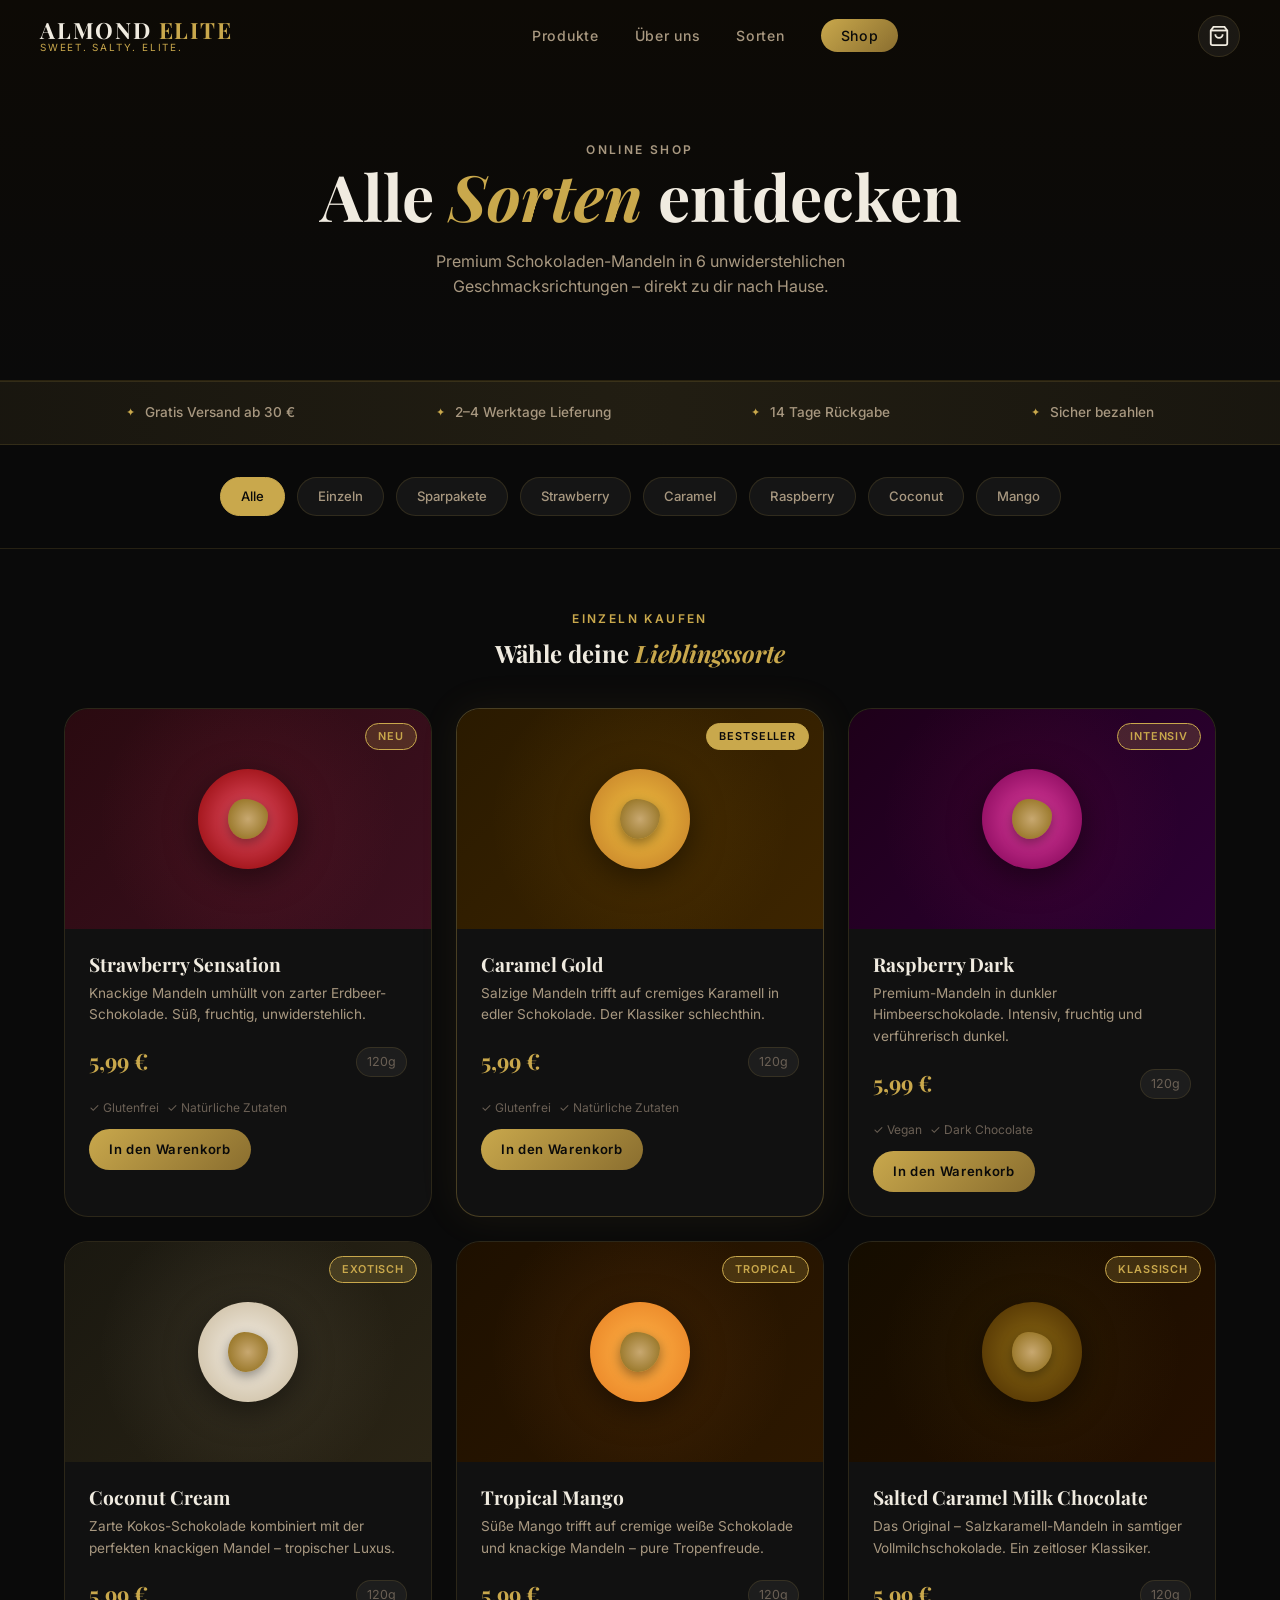
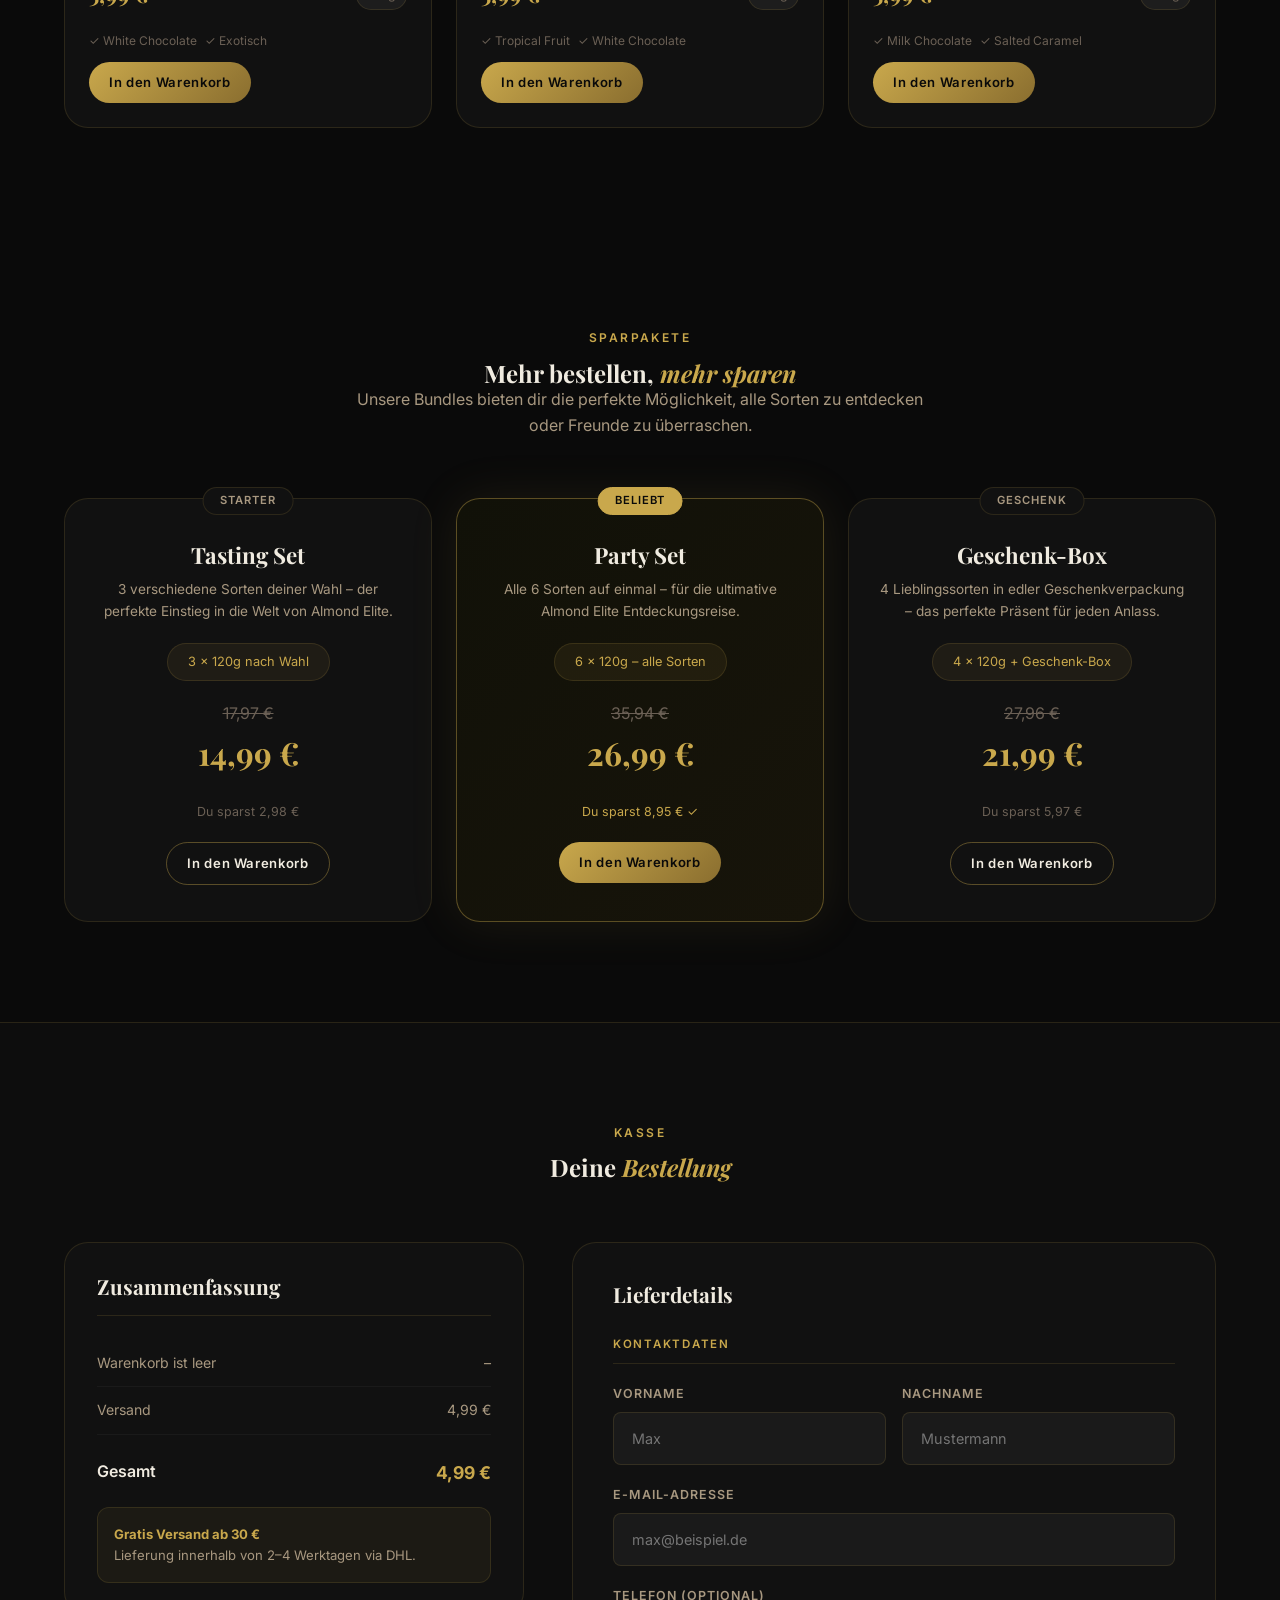
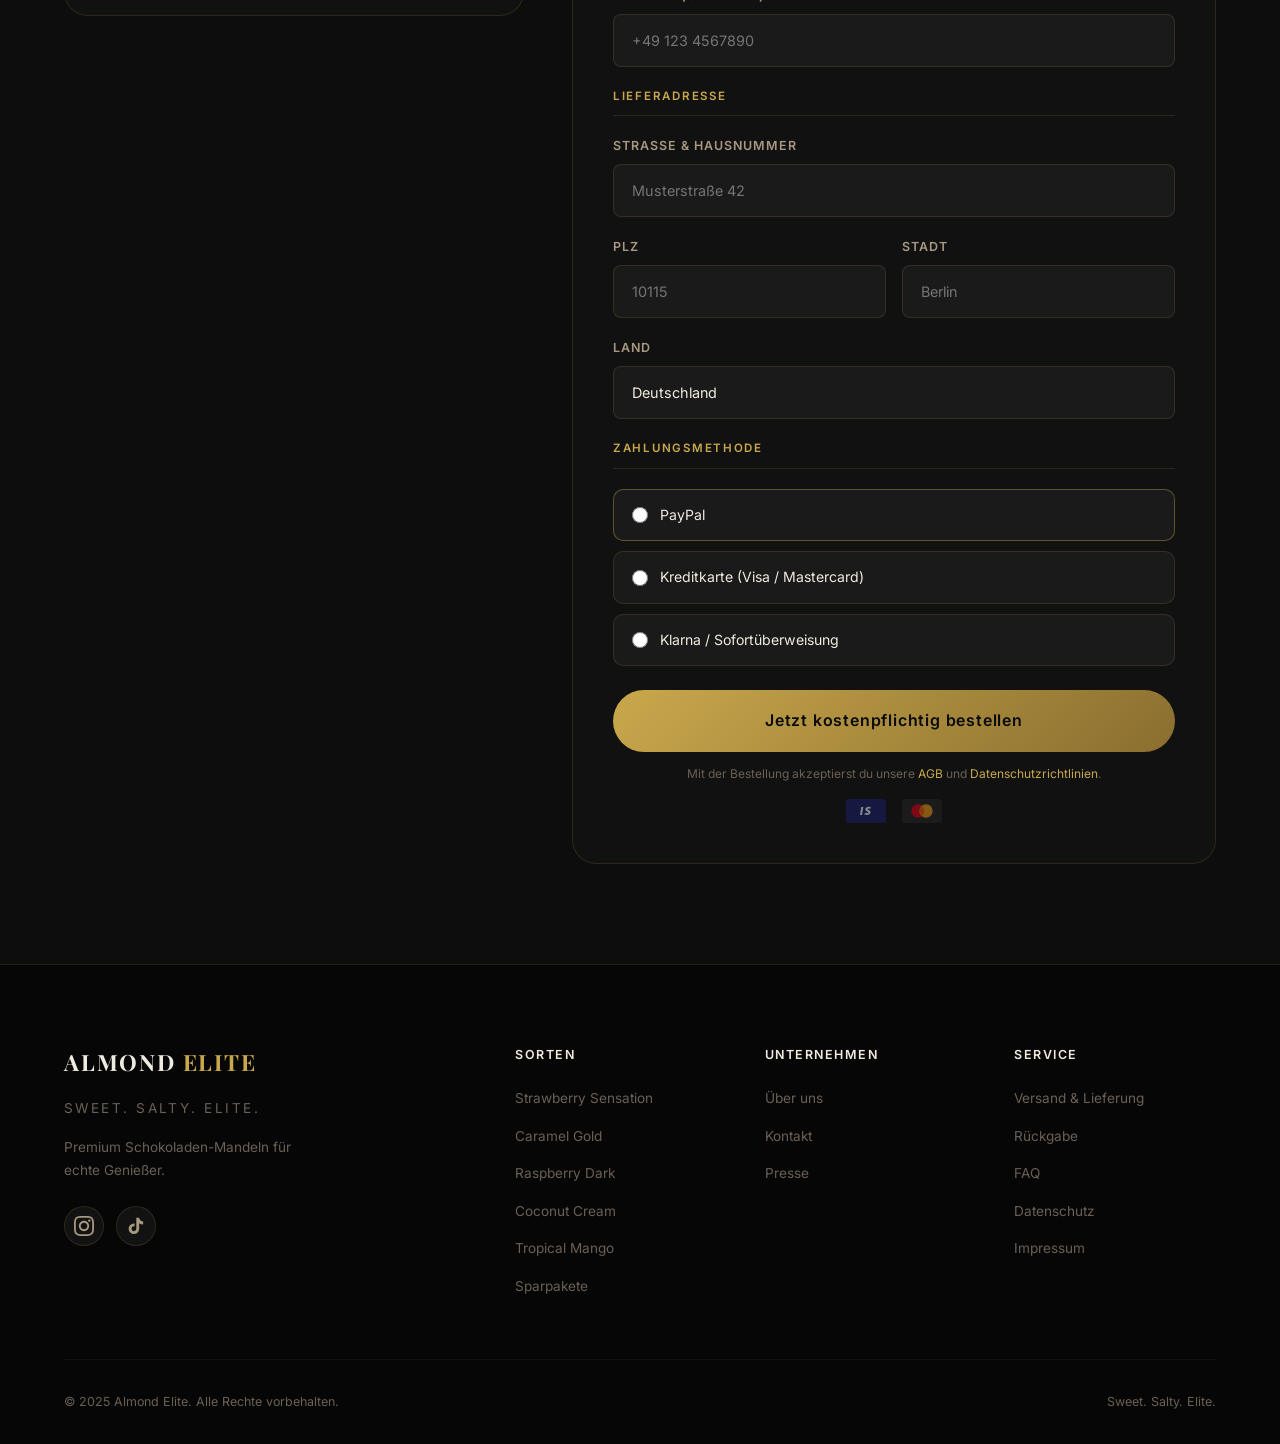
==== shop.html @ 47535975 "Add complete Almond Elite business website with online shop - index.html: Full landing page with her" ====
<!DOCTYPE html>
<html lang="de">
<head>
  <meta charset="UTF-8" />
  <meta name="viewport" content="width=device-width, initial-scale=1.0" />
  <title>Shop – Almond Elite</title>
  <link rel="stylesheet" href="css/style.css" />
  <link rel="preconnect" href="https://fonts.googleapis.com" />
  <link rel="preconnect" href="https://fonts.gstatic.com" crossorigin />
  <link href="https://fonts.googleapis.com/css2?family=Playfair+Display:ital,wght@0,400;0,700;0,900;1,400&family=Inter:wght@300;400;500;600&display=swap" rel="stylesheet" />
</head>
<body>

  <!-- ===== NAVIGATION ===== -->
  <nav class="navbar scrolled" id="navbar">
    <div class="nav-container">
      <a href="index.html" class="nav-logo">
        <span class="logo-text">ALMOND <span class="logo-accent">ELITE</span></span>
        <span class="logo-tagline">Sweet. Salty. Elite.</span>
      </a>
      <ul class="nav-links" id="navLinks">
        <li><a href="index.html#products">Produkte</a></li>
        <li><a href="index.html#about">Über uns</a></li>
        <li><a href="index.html#flavors">Sorten</a></li>
        <li><a href="shop.html" class="nav-shop-link">Shop</a></li>
      </ul>
      <div class="nav-actions">
        <button class="cart-btn" id="cartBtn">
          <svg width="22" height="22" viewBox="0 0 24 24" fill="none" stroke="currentColor" stroke-width="2"><path d="M6 2L3 6v14a2 2 0 002 2h14a2 2 0 002-2V6l-3-4z"/><line x1="3" y1="6" x2="21" y2="6"/><path d="M16 10a4 4 0 01-8 0"/></svg>
          <span class="cart-count" id="cartCount">0</span>
        </button>
        <button class="hamburger" id="hamburger" aria-label="Menu">
          <span></span><span></span><span></span>
        </button>
      </div>
    </div>
  </nav>

  <!-- ===== SHOP HERO ===== -->
  <section class="shop-hero">
    <div class="container">
      <p class="section-eyebrow">Online Shop</p>
      <h1>Alle <em>Sorten</em> entdecken</h1>
      <p>Premium Schokoladen-Mandeln in 6 unwiderstehlichen Geschmacksrichtungen – direkt zu dir nach Hause.</p>
    </div>
  </section>

  <!-- ===== USP STRIP ===== -->
  <div class="usp-strip">
    <div class="container">
      <div class="usp-grid">
        <div class="usp-item"><div class="usp-icon">✦</div><span>Gratis Versand ab 30 €</span></div>
        <div class="usp-item"><div class="usp-icon">✦</div><span>2–4 Werktage Lieferung</span></div>
        <div class="usp-item"><div class="usp-icon">✦</div><span>14 Tage Rückgabe</span></div>
        <div class="usp-item"><div class="usp-icon">✦</div><span>Sicher bezahlen</span></div>
      </div>
    </div>
  </div>

  <!-- ===== FILTER BAR ===== -->
  <div class="shop-filters">
    <div class="container">
      <div class="filter-buttons">
        <button class="filter-btn active" data-filter="all">Alle</button>
        <button class="filter-btn" data-filter="single">Einzeln</button>
        <button class="filter-btn" data-filter="bundle">Sparpakete</button>
        <button class="filter-btn" data-filter="strawberry">Strawberry</button>
        <button class="filter-btn" data-filter="caramel">Caramel</button>
        <button class="filter-btn" data-filter="raspberry">Raspberry</button>
        <button class="filter-btn" data-filter="coconut">Coconut</button>
        <button class="filter-btn" data-filter="mango">Mango</button>
      </div>
    </div>
  </div>

  <!-- ===== SINGLE PRODUCTS ===== -->
  <section class="shop-grid-section">
    <div class="container">

      <div class="section-header" style="margin-bottom: 40px;">
        <p class="section-eyebrow">Einzeln kaufen</p>
        <h2>Wähle deine <em>Lieblingssorte</em></h2>
      </div>

      <div class="products-grid" id="productsGrid">

        <article class="product-card" data-flavor="strawberry" data-category="single" id="strawberry">
          <div class="product-card-visual strawberry">
            <div class="card-bg-glow"></div>
            <div class="product-img-placeholder">
              <div class="almond-visual">
                <div class="av-outer" style="background: radial-gradient(circle, #e8536a, #8b0000)"></div>
                <div class="av-inner"></div>
              </div>
            </div>
            <span class="flavor-tag">NEU</span>
          </div>
          <div class="product-card-body">
            <h3>Strawberry Sensation</h3>
            <p>Knackige Mandeln umhüllt von zarter Erdbeer-Schokolade. Süß, fruchtig, unwiderstehlich.</p>
            <div class="product-meta">
              <span class="price">5,99 €</span>
              <span class="weight">120g</span>
            </div>
            <div style="display:flex;gap:8px;margin-bottom:12px;flex-wrap:wrap">
              <span style="font-size:0.75rem;color:var(--text-muted)">✓ Glutenfrei</span>
              <span style="font-size:0.75rem;color:var(--text-muted)">✓ Natürliche Zutaten</span>
            </div>
            <button class="btn btn-primary btn-sm add-to-cart"
              data-name="Strawberry Sensation"
              data-price="5.99"
              data-color="strawberry">In den Warenkorb</button>
          </div>
        </article>

        <article class="product-card featured-card" data-flavor="caramel" data-category="single" id="caramel">
          <div class="product-card-visual caramel">
            <div class="card-bg-glow"></div>
            <div class="product-img-placeholder">
              <div class="almond-visual">
                <div class="av-outer" style="background: radial-gradient(circle, #f0c040, #c27b27)"></div>
                <div class="av-inner"></div>
              </div>
            </div>
            <span class="flavor-tag bestseller-tag">Bestseller</span>
          </div>
          <div class="product-card-body">
            <h3>Caramel Gold</h3>
            <p>Salzige Mandeln trifft auf cremiges Karamell in edler Schokolade. Der Klassiker schlechthin.</p>
            <div class="product-meta">
              <span class="price">5,99 €</span>
              <span class="weight">120g</span>
            </div>
            <div style="display:flex;gap:8px;margin-bottom:12px;flex-wrap:wrap">
              <span style="font-size:0.75rem;color:var(--text-muted)">✓ Glutenfrei</span>
              <span style="font-size:0.75rem;color:var(--text-muted)">✓ Natürliche Zutaten</span>
            </div>
            <button class="btn btn-primary btn-sm add-to-cart"
              data-name="Caramel Gold"
              data-price="5.99"
              data-color="caramel">In den Warenkorb</button>
          </div>
        </article>

        <article class="product-card" data-flavor="raspberry" data-category="single" id="raspberry">
          <div class="product-card-visual raspberry">
            <div class="card-bg-glow"></div>
            <div class="product-img-placeholder">
              <div class="almond-visual">
                <div class="av-outer" style="background: radial-gradient(circle, #e040a0, #7b0052)"></div>
                <div class="av-inner"></div>
              </div>
            </div>
            <span class="flavor-tag">Intensiv</span>
          </div>
          <div class="product-card-body">
            <h3>Raspberry Dark</h3>
            <p>Premium-Mandeln in dunkler Himbeerschokolade. Intensiv, fruchtig und verführerisch dunkel.</p>
            <div class="product-meta">
              <span class="price">5,99 €</span>
              <span class="weight">120g</span>
            </div>
            <div style="display:flex;gap:8px;margin-bottom:12px;flex-wrap:wrap">
              <span style="font-size:0.75rem;color:var(--text-muted)">✓ Vegan</span>
              <span style="font-size:0.75rem;color:var(--text-muted)">✓ Dark Chocolate</span>
            </div>
            <button class="btn btn-primary btn-sm add-to-cart"
              data-name="Raspberry Dark"
              data-price="5.99"
              data-color="raspberry">In den Warenkorb</button>
          </div>
        </article>

        <article class="product-card" data-flavor="coconut" data-category="single" id="coconut">
          <div class="product-card-visual coconut">
            <div class="card-bg-glow"></div>
            <div class="product-img-placeholder">
              <div class="almond-visual">
                <div class="av-outer" style="background: radial-gradient(circle, #f5f0e8, #c8b89a)"></div>
                <div class="av-inner"></div>
              </div>
            </div>
            <span class="flavor-tag">Exotisch</span>
          </div>
          <div class="product-card-body">
            <h3>Coconut Cream</h3>
            <p>Zarte Kokos-Schokolade kombiniert mit der perfekten knackigen Mandel – tropischer Luxus.</p>
            <div class="product-meta">
              <span class="price">5,99 €</span>
              <span class="weight">120g</span>
            </div>
            <div style="display:flex;gap:8px;margin-bottom:12px;flex-wrap:wrap">
              <span style="font-size:0.75rem;color:var(--text-muted)">✓ White Chocolate</span>
              <span style="font-size:0.75rem;color:var(--text-muted)">✓ Exotisch</span>
            </div>
            <button class="btn btn-primary btn-sm add-to-cart"
              data-name="Coconut Cream"
              data-price="5.99"
              data-color="coconut">In den Warenkorb</button>
          </div>
        </article>

        <article class="product-card" data-flavor="mango" data-category="single" id="mango">
          <div class="product-card-visual mango">
            <div class="card-bg-glow"></div>
            <div class="product-img-placeholder">
              <div class="almond-visual">
                <div class="av-outer" style="background: radial-gradient(circle, #ffb347, #e67e22)"></div>
                <div class="av-inner"></div>
              </div>
            </div>
            <span class="flavor-tag">Tropical</span>
          </div>
          <div class="product-card-body">
            <h3>Tropical Mango</h3>
            <p>Süße Mango trifft auf cremige weiße Schokolade und knackige Mandeln – pure Tropenfreude.</p>
            <div class="product-meta">
              <span class="price">5,99 €</span>
              <span class="weight">120g</span>
            </div>
            <div style="display:flex;gap:8px;margin-bottom:12px;flex-wrap:wrap">
              <span style="font-size:0.75rem;color:var(--text-muted)">✓ Tropical Fruit</span>
              <span style="font-size:0.75rem;color:var(--text-muted)">✓ White Chocolate</span>
            </div>
            <button class="btn btn-primary btn-sm add-to-cart"
              data-name="Tropical Mango"
              data-price="5.99"
              data-color="mango">In den Warenkorb</button>
          </div>
        </article>

        <article class="product-card" data-flavor="saltedchoc" data-category="single">
          <div class="product-card-visual saltedchoc">
            <div class="card-bg-glow"></div>
            <div class="product-img-placeholder">
              <div class="almond-visual">
                <div class="av-outer" style="background: radial-gradient(circle, #8B6914, #4a2c00)"></div>
                <div class="av-inner"></div>
              </div>
            </div>
            <span class="flavor-tag">Klassisch</span>
          </div>
          <div class="product-card-body">
            <h3>Salted Caramel Milk Chocolate</h3>
            <p>Das Original – Salzkaramell-Mandeln in samtiger Vollmilchschokolade. Ein zeitloser Klassiker.</p>
            <div class="product-meta">
              <span class="price">5,99 €</span>
              <span class="weight">120g</span>
            </div>
            <div style="display:flex;gap:8px;margin-bottom:12px;flex-wrap:wrap">
              <span style="font-size:0.75rem;color:var(--text-muted)">✓ Milk Chocolate</span>
              <span style="font-size:0.75rem;color:var(--text-muted)">✓ Salted Caramel</span>
            </div>
            <button class="btn btn-primary btn-sm add-to-cart"
              data-name="Salted Caramel Milk Chocolate"
              data-price="5.99"
              data-color="saltedchoc">In den Warenkorb</button>
          </div>
        </article>

      </div>
    </div>
  </section>

  <!-- ===== BUNDLES ===== -->
  <section class="bundles-section" id="bundles">
    <div class="container">
      <div class="section-header">
        <p class="section-eyebrow">Sparpakete</p>
        <h2>Mehr bestellen, <em>mehr sparen</em></h2>
        <p class="section-desc">Unsere Bundles bieten dir die perfekte Möglichkeit, alle Sorten zu entdecken oder Freunde zu überraschen.</p>
      </div>

      <div class="bundles-grid">
        <div class="bundle-card" data-category="bundle">
          <div class="bundle-badge">Starter</div>
          <h3>Tasting Set</h3>
          <p>3 verschiedene Sorten deiner Wahl – der perfekte Einstieg in die Welt von Almond Elite.</p>
          <div class="bundle-items">3 × 120g nach Wahl</div>
          <div class="bundle-price">
            <span class="old-price">17,97 €</span>
            <span class="new-price">14,99 €</span>
          </div>
          <div style="font-size:0.78rem;color:var(--text-muted);margin-bottom:20px;">Du sparst 2,98 €</div>
          <button class="btn btn-outline btn-sm add-to-cart"
            data-name="Tasting Set (3er)"
            data-price="14.99"
            data-color="caramel">In den Warenkorb</button>
        </div>

        <div class="bundle-card featured-bundle" data-category="bundle">
          <div class="bundle-badge popular-badge">Beliebt</div>
          <h3>Party Set</h3>
          <p>Alle 6 Sorten auf einmal – für die ultimative Almond Elite Entdeckungsreise.</p>
          <div class="bundle-items">6 × 120g – alle Sorten</div>
          <div class="bundle-price">
            <span class="old-price">35,94 €</span>
            <span class="new-price">26,99 €</span>
          </div>
          <div style="font-size:0.78rem;color:var(--gold);margin-bottom:20px;">Du sparst 8,95 € ✓</div>
          <button class="btn btn-primary btn-sm add-to-cart"
            data-name="Party Set (6er – alle Sorten)"
            data-price="26.99"
            data-color="caramel">In den Warenkorb</button>
        </div>

        <div class="bundle-card" data-category="bundle">
          <div class="bundle-badge">Geschenk</div>
          <h3>Geschenk-Box</h3>
          <p>4 Lieblingssorten in edler Geschenkverpackung – das perfekte Präsent für jeden Anlass.</p>
          <div class="bundle-items">4 × 120g + Geschenk-Box</div>
          <div class="bundle-price">
            <span class="old-price">27,96 €</span>
            <span class="new-price">21,99 €</span>
          </div>
          <div style="font-size:0.78rem;color:var(--text-muted);margin-bottom:20px;">Du sparst 5,97 €</div>
          <button class="btn btn-outline btn-sm add-to-cart"
            data-name="Geschenk-Box (4er)"
            data-price="21.99"
            data-color="caramel">In den Warenkorb</button>
        </div>
      </div>
    </div>
  </section>

  <!-- ===== CHECKOUT SECTION ===== -->
  <section class="checkout-section" id="checkout">
    <div class="container">
      <div class="section-header">
        <p class="section-eyebrow">Kasse</p>
        <h2>Deine <em>Bestellung</em></h2>
      </div>

      <div class="checkout-grid">
        <!-- Order Summary -->
        <div class="checkout-summary">
          <h3>Zusammenfassung</h3>
          <div id="checkoutSummaryItems">
            <div class="summary-item">
              <span>Noch keine Produkte im Warenkorb</span>
              <span>–</span>
            </div>
          </div>
          <div id="checkoutTotal">
            <div class="summary-item">
              <span>Versand</span>
              <span>4,99 €</span>
            </div>
            <div class="summary-total">
              <span>Gesamt</span>
              <strong>4,99 €</strong>
            </div>
          </div>
          <div style="margin-top:20px;padding:16px;background:rgba(201,168,76,0.06);border:1px solid rgba(201,168,76,0.15);border-radius:12px;font-size:0.82rem;color:var(--text-secondary);">
            <strong style="color:var(--gold);">Gratis Versand ab 30 €</strong><br>
            Lieferung innerhalb von 2–4 Werktagen via DHL.
          </div>
        </div>

        <!-- Checkout Form -->
        <div class="checkout-form-wrap">
          <h3>Lieferdetails</h3>
          <form id="checkoutForm">
            <p class="form-section-title">Kontaktdaten</p>
            <div class="form-row">
              <div class="form-group">
                <label>Vorname</label>
                <input type="text" placeholder="Max" required />
              </div>
              <div class="form-group">
                <label>Nachname</label>
                <input type="text" placeholder="Mustermann" required />
              </div>
            </div>
            <div class="form-group">
              <label>E-Mail-Adresse</label>
              <input type="email" placeholder="max@beispiel.de" required />
            </div>
            <div class="form-group">
              <label>Telefon (optional)</label>
              <input type="tel" placeholder="+49 123 4567890" />
            </div>

            <p class="form-section-title">Lieferadresse</p>
            <div class="form-group">
              <label>Straße & Hausnummer</label>
              <input type="text" placeholder="Musterstraße 42" required />
            </div>
            <div class="form-row">
              <div class="form-group">
                <label>PLZ</label>
                <input type="text" placeholder="10115" required />
              </div>
              <div class="form-group">
                <label>Stadt</label>
                <input type="text" placeholder="Berlin" required />
              </div>
            </div>
            <div class="form-group">
              <label>Land</label>
              <select required>
                <option value="de">Deutschland</option>
                <option value="at">Österreich</option>
                <option value="ch">Schweiz</option>
                <option value="nl">Niederlande</option>
                <option value="be">Belgien</option>
              </select>
            </div>

            <p class="form-section-title">Zahlungsmethode</p>
            <div style="display:flex;flex-direction:column;gap:10px;margin-bottom:24px;">
              <label style="display:flex;align-items:center;gap:12px;padding:14px 18px;background:rgba(255,255,255,0.04);border:1px solid var(--border-hover);border-radius:10px;cursor:pointer;font-size:0.88rem;color:var(--text-primary);">
                <input type="radio" name="payment" value="paypal" required style="accent-color:var(--gold);width:16px;height:16px;" />
                PayPal
              </label>
              <label style="display:flex;align-items:center;gap:12px;padding:14px 18px;background:rgba(255,255,255,0.04);border:1px solid var(--border);border-radius:10px;cursor:pointer;font-size:0.88rem;color:var(--text-primary);">
                <input type="radio" name="payment" value="card" style="accent-color:var(--gold);width:16px;height:16px;" />
                Kreditkarte (Visa / Mastercard)
              </label>
              <label style="display:flex;align-items:center;gap:12px;padding:14px 18px;background:rgba(255,255,255,0.04);border:1px solid var(--border);border-radius:10px;cursor:pointer;font-size:0.88rem;color:var(--text-primary);">
                <input type="radio" name="payment" value="bank" style="accent-color:var(--gold);width:16px;height:16px;" />
                Klarna / Sofortüberweisung
              </label>
            </div>

            <button type="submit" class="btn btn-primary btn-full btn-lg">
              Jetzt kostenpflichtig bestellen
            </button>
            <p style="font-size:0.75rem;color:var(--text-muted);text-align:center;margin-top:12px;">
              Mit der Bestellung akzeptierst du unsere <a href="#" style="color:var(--gold);">AGB</a> und <a href="#" style="color:var(--gold);">Datenschutzrichtlinien</a>.
            </p>
            <div style="display:flex;justify-content:center;gap:16px;margin-top:16px;opacity:0.5;">
              <svg width="40" height="24" viewBox="0 0 60 36" fill="none"><rect width="60" height="36" rx="4" fill="#1A1F71"/><path d="M24 24h-3l1.8-12H26L24 24zm13.2-11.7c-.6-.2-1.6-.5-2.8-.5-3.1 0-5.3 1.6-5.3 3.9 0 1.7 1.5 2.6 2.7 3.2 1.2.6 1.6.9 1.6 1.4 0 .8-.9 1.1-1.8 1.1-1.2 0-1.9-.2-2.9-.6l-.4-.2-.4 2.7c.7.3 2 .6 3.3.6 3.3 0 5.5-1.6 5.5-4.1 0-1.4-.8-2.4-2.6-3.2-1.1-.5-1.7-.9-1.7-1.4 0-.5.6-.9 1.7-.9 1 0 1.7.2 2.3.4l.3.1.4-2.5z" fill="white"/></svg>
              <svg width="40" height="24" viewBox="0 0 60 36" fill="none"><rect width="60" height="36" rx="4" fill="#252525"/><circle cx="24" cy="18" r="10" fill="#EB001B"/><circle cx="36" cy="18" r="10" fill="#F79E1B"/><path d="M30 10.6a10 10 0 010 14.8 10 10 0 010-14.8z" fill="#FF5F00"/></svg>
            </div>
          </form>
        </div>
      </div>
    </div>
  </section>

  <!-- ===== FOOTER ===== -->
  <footer class="footer">
    <div class="container">
      <div class="footer-grid">
        <div class="footer-brand">
          <span class="logo-text">ALMOND <span class="logo-accent">ELITE</span></span>
          <p class="footer-tagline">Sweet. Salty. Elite.</p>
          <p>Premium Schokoladen-Mandeln für echte Genießer.</p>
          <div class="social-links">
            <a href="#" class="social-link" aria-label="Instagram">
              <svg width="20" height="20" viewBox="0 0 24 24" fill="currentColor"><path d="M12 2.163c3.204 0 3.584.012 4.85.07 3.252.148 4.771 1.691 4.919 4.919.058 1.265.069 1.645.069 4.849 0 3.205-.012 3.584-.069 4.849-.149 3.225-1.664 4.771-4.919 4.919-1.266.058-1.644.07-4.85.07-3.204 0-3.584-.012-4.849-.07-3.26-.149-4.771-1.699-4.919-4.92-.058-1.265-.07-1.644-.07-4.849 0-3.204.013-3.583.07-4.849.149-3.227 1.664-4.771 4.919-4.919 1.266-.057 1.645-.069 4.849-.069zm0-2.163c-3.259 0-3.667.014-4.947.072-4.358.2-6.78 2.618-6.98 6.98-.059 1.281-.073 1.689-.073 4.948 0 3.259.014 3.668.072 4.948.2 4.358 2.618 6.78 6.98 6.98 1.281.058 1.689.072 4.948.072 3.259 0 3.668-.014 4.948-.072 4.354-.2 6.782-2.618 6.979-6.98.059-1.28.073-1.689.073-4.948 0-3.259-.014-3.667-.072-4.947-.196-4.354-2.617-6.78-6.979-6.98-1.281-.059-1.69-.073-4.949-.073zm0 5.838c-3.403 0-6.162 2.759-6.162 6.162s2.759 6.163 6.162 6.163 6.162-2.759 6.162-6.163c0-3.403-2.759-6.162-6.162-6.162zm0 10.162c-2.209 0-4-1.79-4-4 0-2.209 1.791-4 4-4s4 1.791 4 4c0 2.21-1.791 4-4 4zm6.406-11.845c-.796 0-1.441.645-1.441 1.44s.645 1.44 1.441 1.44c.795 0 1.439-.645 1.439-1.44s-.644-1.44-1.439-1.44z"/></svg>
            </a>
            <a href="#" class="social-link" aria-label="TikTok">
              <svg width="20" height="20" viewBox="0 0 24 24" fill="currentColor"><path d="M19.59 6.69a4.83 4.83 0 01-3.77-4.25V2h-3.45v13.67a2.89 2.89 0 01-2.88 2.5 2.89 2.89 0 01-2.89-2.89 2.89 2.89 0 012.89-2.89c.28 0 .54.04.79.1V9.01a6.33 6.33 0 00-.79-.05 6.34 6.34 0 00-6.34 6.34 6.34 6.34 0 006.34 6.34 6.34 6.34 0 006.33-6.34V8.69a8.18 8.18 0 004.78 1.52V6.7a4.85 4.85 0 01-1.01-.01z"/></svg>
            </a>
          </div>
        </div>
        <div class="footer-col">
          <h4>Sorten</h4>
          <ul>
            <li><a href="#strawberry">Strawberry Sensation</a></li>
            <li><a href="#caramel">Caramel Gold</a></li>
            <li><a href="#raspberry">Raspberry Dark</a></li>
            <li><a href="#coconut">Coconut Cream</a></li>
            <li><a href="#mango">Tropical Mango</a></li>
            <li><a href="#bundles">Sparpakete</a></li>
          </ul>
        </div>
        <div class="footer-col">
          <h4>Unternehmen</h4>
          <ul>
            <li><a href="index.html#about">Über uns</a></li>
            <li><a href="#">Kontakt</a></li>
            <li><a href="#">Presse</a></li>
          </ul>
        </div>
        <div class="footer-col">
          <h4>Service</h4>
          <ul>
            <li><a href="#">Versand & Lieferung</a></li>
            <li><a href="#">Rückgabe</a></li>
            <li><a href="#">FAQ</a></li>
            <li><a href="#">Datenschutz</a></li>
            <li><a href="#">Impressum</a></li>
          </ul>
        </div>
      </div>
      <div class="footer-bottom">
        <p>&copy; 2025 Almond Elite. Alle Rechte vorbehalten.</p>
        <p>Sweet. Salty. Elite.</p>
      </div>
    </div>
  </footer>

  <!-- ===== CART SIDEBAR ===== -->
  <div class="cart-overlay" id="cartOverlay"></div>
  <aside class="cart-sidebar" id="cartSidebar">
    <div class="cart-header">
      <h3>Warenkorb</h3>
      <button class="cart-close" id="cartClose">✕</button>
    </div>
    <div class="cart-items" id="cartItems">
      <div class="cart-empty">
        <p>Dein Warenkorb ist leer.</p>
        <button class="btn btn-outline btn-sm" onclick="document.getElementById('cartClose').click()">Weiter einkaufen</button>
      </div>
    </div>
    <div class="cart-footer" id="cartFooter" style="display:none">
      <div class="cart-total">
        <span>Gesamt</span>
        <strong id="cartTotal">0,00 €</strong>
      </div>
      <a href="#checkout" class="btn btn-primary btn-full" id="toCheckoutBtn">Zur Kasse</a>
      <p class="cart-note">Gratis Versand ab 30 € ✓</p>
    </div>
  </aside>

  <!-- TOAST -->
  <div class="toast" id="toast"></div>

  <script src="js/main.js"></script>
  <script>
    // Close cart and scroll to checkout on click
    document.getElementById('toCheckoutBtn') && document.getElementById('toCheckoutBtn').addEventListener('click', () => {
      document.getElementById('cartSidebar').classList.remove('open');
      document.getElementById('cartOverlay').classList.remove('active');
      document.body.style.overflow = '';
    });
  </script>
</body>
</html>
---- css/style.css ----
/* ==========================================
   ALMOND ELITE – Main Stylesheet
   Dark Luxury Theme
   ========================================== */

/* ---- RESET & BASE ---- */
*, *::before, *::after { box-sizing: border-box; margin: 0; padding: 0; }

:root {
  --bg-dark:       #0a0a0a;
  --bg-card:       #111111;
  --bg-card-hover: #181818;
  --bg-section:    #0d0d0d;
  --bg-strip:      #0f0f0f;

  --gold:          #c9a84c;
  --gold-light:    #e8c96a;
  --gold-dark:     #8a6e2f;

  --strawberry:    #d63553;
  --strawberry-bg: #2a0a10;
  --caramel:       #d4900a;
  --caramel-bg:    #2a1a00;
  --raspberry:     #c2185b;
  --raspberry-bg:  #1e0019;
  --coconut:       #c8b89a;
  --coconut-bg:    #1a1810;
  --mango:         #e67e22;
  --mango-bg:      #1e1000;
  --saltedchoc:    #7b4b1a;
  --saltedchoc-bg: #150d00;

  --text-primary:  #f0ebe0;
  --text-secondary:#a89880;
  --text-muted:    #6b6055;

  --border:        rgba(201, 168, 76, 0.15);
  --border-hover:  rgba(201, 168, 76, 0.4);

  --radius-sm:     8px;
  --radius-md:     16px;
  --radius-lg:     24px;
  --radius-xl:     40px;

  --shadow-gold:   0 0 30px rgba(201, 168, 76, 0.2);
  --shadow-card:   0 8px 32px rgba(0,0,0,0.5);

  --transition:    0.3s cubic-bezier(0.4, 0, 0.2, 1);

  --font-display:  'Playfair Display', Georgia, serif;
  --font-body:     'Inter', -apple-system, sans-serif;
}

html { scroll-behavior: smooth; }

body {
  background: var(--bg-dark);
  color: var(--text-primary);
  font-family: var(--font-body);
  font-size: 16px;
  line-height: 1.6;
  overflow-x: hidden;
}

a { color: inherit; text-decoration: none; }
ul { list-style: none; }
img { max-width: 100%; display: block; }
button { cursor: pointer; border: none; background: none; font: inherit; }

.container {
  max-width: 1200px;
  margin: 0 auto;
  padding: 0 24px;
}

/* ---- TYPOGRAPHY ---- */
h1, h2, h3 { font-family: var(--font-display); line-height: 1.15; }
em { font-style: italic; color: var(--gold); }

.section-eyebrow {
  font-size: 0.75rem;
  font-weight: 600;
  letter-spacing: 0.2em;
  text-transform: uppercase;
  color: var(--gold);
  margin-bottom: 12px;
}
.section-title {
  font-size: clamp(2rem, 4vw, 3rem);
  color: var(--text-primary);
  margin-bottom: 16px;
}
.section-desc {
  color: var(--text-secondary);
  max-width: 580px;
  margin: 0 auto;
}
.section-header {
  text-align: center;
  margin-bottom: 60px;
}

/* ---- BUTTONS ---- */
.btn {
  display: inline-flex;
  align-items: center;
  justify-content: center;
  gap: 8px;
  padding: 14px 32px;
  border-radius: 50px;
  font-weight: 600;
  font-size: 0.9rem;
  letter-spacing: 0.05em;
  transition: var(--transition);
  white-space: nowrap;
}
.btn-primary {
  background: linear-gradient(135deg, var(--gold), var(--gold-dark));
  color: #0a0a0a;
}
.btn-primary:hover {
  background: linear-gradient(135deg, var(--gold-light), var(--gold));
  transform: translateY(-2px);
  box-shadow: 0 8px 24px rgba(201, 168, 76, 0.35);
}
.btn-outline {
  background: transparent;
  color: var(--text-primary);
  border: 1.5px solid var(--border-hover);
}
.btn-outline:hover {
  border-color: var(--gold);
  color: var(--gold);
  transform: translateY(-2px);
}
.btn-sm { padding: 10px 20px; font-size: 0.82rem; }
.btn-lg { padding: 18px 48px; font-size: 1rem; }
.btn-full { width: 100%; }

/* ==========================================
   NAVIGATION
   ========================================== */
.navbar {
  position: fixed;
  top: 0; left: 0; right: 0;
  z-index: 1000;
  padding: 0 24px;
  transition: var(--transition);
}
.navbar.scrolled {
  background: rgba(10,10,10,0.92);
  backdrop-filter: blur(20px);
  border-bottom: 1px solid var(--border);
  box-shadow: 0 4px 32px rgba(0,0,0,0.4);
}
.nav-container {
  max-width: 1200px;
  margin: 0 auto;
  display: flex;
  align-items: center;
  justify-content: space-between;
  height: 72px;
}
.nav-logo {
  display: flex;
  flex-direction: column;
  line-height: 1;
}
.logo-text {
  font-family: var(--font-display);
  font-size: 1.4rem;
  font-weight: 700;
  letter-spacing: 0.08em;
  color: var(--text-primary);
}
.logo-accent { color: var(--gold); }
.logo-tagline {
  font-size: 0.62rem;
  letter-spacing: 0.18em;
  color: var(--gold);
  text-transform: uppercase;
  margin-top: 2px;
}
.nav-links {
  display: flex;
  gap: 36px;
  align-items: center;
}
.nav-links a {
  font-size: 0.88rem;
  font-weight: 500;
  letter-spacing: 0.05em;
  color: var(--text-secondary);
  transition: var(--transition);
  position: relative;
}
.nav-links a::after {
  content: '';
  position: absolute;
  bottom: -4px; left: 0; right: 0;
  height: 1px;
  background: var(--gold);
  transform: scaleX(0);
  transition: var(--transition);
}
.nav-links a:hover { color: var(--text-primary); }
.nav-links a:hover::after { transform: scaleX(1); }
.nav-shop-link {
  background: linear-gradient(135deg, var(--gold), var(--gold-dark)) !important;
  color: #0a0a0a !important;
  padding: 8px 20px;
  border-radius: 50px;
}
.nav-shop-link::after { display: none !important; }
.nav-shop-link:hover { opacity: 0.9; }

.nav-actions { display: flex; align-items: center; gap: 16px; }
.cart-btn {
  position: relative;
  display: flex;
  align-items: center;
  justify-content: center;
  width: 42px; height: 42px;
  border-radius: 50%;
  background: rgba(255,255,255,0.06);
  border: 1px solid var(--border);
  color: var(--text-primary);
  transition: var(--transition);
}
.cart-btn:hover { border-color: var(--gold); color: var(--gold); }
.cart-count {
  position: absolute;
  top: -4px; right: -4px;
  background: var(--gold);
  color: #0a0a0a;
  font-size: 0.65rem;
  font-weight: 700;
  min-width: 18px; height: 18px;
  border-radius: 50%;
  display: flex; align-items: center; justify-content: center;
  opacity: 0;
  transition: var(--transition);
}
.cart-count.visible { opacity: 1; }

.hamburger {
  display: none;
  flex-direction: column;
  gap: 5px;
  padding: 4px;
}
.hamburger span {
  display: block;
  width: 22px; height: 2px;
  background: var(--text-primary);
  border-radius: 2px;
  transition: var(--transition);
}

/* ==========================================
   HERO
   ========================================== */
.hero {
  position: relative;
  min-height: 100vh;
  display: flex;
  align-items: center;
  overflow: hidden;
  padding: 100px 48px 80px;
  gap: 60px;
}
.hero-bg-overlay {
  position: absolute;
  inset: 0;
  background:
    radial-gradient(ellipse 60% 70% at 70% 50%, rgba(201,168,76,0.05) 0%, transparent 60%),
    radial-gradient(ellipse 40% 40% at 20% 80%, rgba(214,53,83,0.06) 0%, transparent 50%),
    radial-gradient(ellipse 50% 50% at 80% 20%, rgba(212,144,10,0.05) 0%, transparent 50%),
    linear-gradient(180deg, #0a0a0a 0%, #0d0a08 100%);
  z-index: 0;
}
.hero-particles {
  position: absolute;
  inset: 0;
  z-index: 0;
  pointer-events: none;
}
.particle {
  position: absolute;
  border-radius: 50%;
  animation: float linear infinite;
  opacity: 0.4;
}
@keyframes float {
  0% { transform: translateY(100vh) rotate(0deg); opacity: 0; }
  10% { opacity: 0.4; }
  90% { opacity: 0.4; }
  100% { transform: translateY(-100px) rotate(360deg); opacity: 0; }
}

.hero-content {
  position: relative;
  z-index: 1;
  flex: 1;
  max-width: 580px;
}
.hero-eyebrow {
  font-size: 0.72rem;
  font-weight: 600;
  letter-spacing: 0.3em;
  text-transform: uppercase;
  color: var(--gold);
  margin-bottom: 20px;
}
.hero-title {
  font-size: clamp(3rem, 6vw, 5.5rem);
  font-weight: 900;
  line-height: 1.05;
  margin-bottom: 24px;
  color: var(--text-primary);
}
.hero-title em {
  font-style: italic;
  color: var(--gold);
  display: block;
}
.hero-subtitle {
  font-size: 1.1rem;
  color: var(--text-secondary);
  margin-bottom: 40px;
  max-width: 480px;
  line-height: 1.7;
}
.hero-actions {
  display: flex;
  gap: 16px;
  flex-wrap: wrap;
  margin-bottom: 48px;
}
.hero-badges {
  display: flex;
  gap: 24px;
  flex-wrap: wrap;
}
.badge {
  display: flex;
  flex-direction: column;
  align-items: center;
  gap: 2px;
  padding: 12px 16px;
  background: rgba(255,255,255,0.04);
  border: 1px solid var(--border);
  border-radius: var(--radius-md);
  font-size: 0.78rem;
  color: var(--text-secondary);
}
.badge span {
  font-family: var(--font-display);
  font-size: 1.4rem;
  font-weight: 700;
  color: var(--gold);
  line-height: 1;
}

.hero-visual {
  position: relative;
  z-index: 1;
  flex: 1;
  display: flex;
  justify-content: center;
  align-items: center;
}
.hero-products-showcase {
  display: grid;
  grid-template-columns: 1fr 1fr;
  gap: 16px;
  max-width: 460px;
}
.showcase-product {
  position: relative;
  display: flex;
  flex-direction: column;
  align-items: center;
  animation: float-product 6s ease-in-out infinite;
}
.showcase-product.featured { transform: scale(1.08); }
.showcase-1 { animation-delay: 0s; }
.showcase-2 { animation-delay: 1.5s; }
.showcase-3 { animation-delay: 3s; }
.showcase-4 { animation-delay: 4.5s; }
@keyframes float-product {
  0%, 100% { transform: translateY(0px); }
  50% { transform: translateY(-12px); }
}
.showcase-product.featured {
  animation-name: float-product-featured;
}
@keyframes float-product-featured {
  0%, 100% { transform: scale(1.08) translateY(0px); }
  50% { transform: scale(1.08) translateY(-12px); }
}

.product-glow {
  position: absolute;
  width: 100%; height: 100%;
  border-radius: 50%;
  filter: blur(40px);
  opacity: 0.3;
  z-index: -1;
}
.strawberry-glow { background: var(--strawberry); }
.caramel-glow    { background: var(--caramel); }
.raspberry-glow  { background: var(--raspberry); }
.coconut-glow    { background: var(--coconut); }

.product-bag {
  width: 120px; height: 160px;
  border-radius: 16px 16px 24px 24px;
  display: flex;
  flex-direction: column;
  align-items: center;
  justify-content: flex-end;
  padding: 12px;
  position: relative;
  overflow: hidden;
  box-shadow: 0 16px 40px rgba(0,0,0,0.6);
}
.strawberry-bag {
  background: linear-gradient(160deg, #1a0a10 0%, #2d0f18 40%, #8b0000 100%);
  border: 1px solid rgba(214,53,83,0.3);
}
.caramel-bag {
  background: linear-gradient(160deg, #1a1000 0%, #2d1e00 40%, #8a5a00 100%);
  border: 1px solid rgba(212,144,10,0.3);
}
.raspberry-bag {
  background: linear-gradient(160deg, #1a0018 0%, #2d0030 40%, #7b0050 100%);
  border: 1px solid rgba(194,24,91,0.3);
}
.coconut-bag {
  background: linear-gradient(160deg, #f5f0e8 0%, #e8dcc8 40%, #c8b89a 100%);
  border: 1px solid rgba(200,184,154,0.5);
}
.bag-label {
  font-size: 0.62rem;
  font-weight: 600;
  text-align: center;
  color: var(--gold);
  letter-spacing: 0.05em;
  line-height: 1.3;
  text-transform: uppercase;
}
.coconut-bag .bag-label { color: #4a3a20; }

.hero-scroll {
  position: absolute;
  bottom: 32px; left: 50%;
  transform: translateX(-50%);
  z-index: 1;
  display: flex;
  flex-direction: column;
  align-items: center;
  gap: 8px;
  font-size: 0.7rem;
  letter-spacing: 0.15em;
  text-transform: uppercase;
  color: var(--text-muted);
}
.scroll-line {
  width: 1px; height: 40px;
  background: linear-gradient(to bottom, var(--gold), transparent);
  animation: scroll-anim 2s ease-in-out infinite;
}
@keyframes scroll-anim {
  0%, 100% { transform: scaleY(1); opacity: 0.8; }
  50% { transform: scaleY(0.5); opacity: 0.3; }
}

/* ==========================================
   USP STRIP
   ========================================== */
.usp-strip {
  background: linear-gradient(90deg, rgba(201,168,76,0.08) 0%, rgba(201,168,76,0.12) 50%, rgba(201,168,76,0.08) 100%);
  border-top: 1px solid var(--border);
  border-bottom: 1px solid var(--border);
  padding: 20px 0;
}
.usp-grid {
  display: flex;
  justify-content: space-around;
  align-items: center;
  flex-wrap: wrap;
  gap: 16px;
}
.usp-item {
  display: flex;
  align-items: center;
  gap: 10px;
  font-size: 0.85rem;
  font-weight: 500;
  color: var(--text-secondary);
}
.usp-icon {
  color: var(--gold);
  font-size: 0.7rem;
}

/* ==========================================
   PRODUCTS
   ========================================== */
.products-section {
  padding: 100px 0;
  background: var(--bg-section);
}
.products-grid {
  display: grid;
  grid-template-columns: repeat(auto-fill, minmax(300px, 1fr));
  gap: 24px;
}
.product-card {
  background: var(--bg-card);
  border: 1px solid var(--border);
  border-radius: var(--radius-lg);
  overflow: hidden;
  transition: var(--transition);
  position: relative;
}
.product-card:hover {
  border-color: var(--border-hover);
  transform: translateY(-6px);
  box-shadow: 0 24px 48px rgba(0,0,0,0.5), var(--shadow-gold);
}
.featured-card {
  border-color: rgba(201,168,76,0.3);
  box-shadow: 0 0 40px rgba(201,168,76,0.08);
}

.product-card-visual {
  position: relative;
  height: 220px;
  display: flex;
  align-items: center;
  justify-content: center;
  overflow: hidden;
}
.product-card-visual.strawberry { background: linear-gradient(135deg, var(--strawberry-bg), #3d1020); }
.product-card-visual.caramel    { background: linear-gradient(135deg, var(--caramel-bg), #3d2500); }
.product-card-visual.raspberry  { background: linear-gradient(135deg, var(--raspberry-bg), #2d0035); }
.product-card-visual.coconut    { background: linear-gradient(135deg, var(--coconut-bg), #2a2415); }
.product-card-visual.mango      { background: linear-gradient(135deg, var(--mango-bg), #2d1800); }
.product-card-visual.saltedchoc { background: linear-gradient(135deg, var(--saltedchoc-bg), #251000); }

.card-bg-glow {
  position: absolute;
  inset: 0;
  opacity: 0.12;
  transition: opacity 0.5s;
}
.strawberry .card-bg-glow  { background: radial-gradient(circle at center, var(--strawberry), transparent 70%); }
.caramel .card-bg-glow     { background: radial-gradient(circle at center, var(--caramel), transparent 70%); }
.raspberry .card-bg-glow   { background: radial-gradient(circle at center, var(--raspberry), transparent 70%); }
.coconut .card-bg-glow     { background: radial-gradient(circle at center, var(--coconut), transparent 70%); }
.mango .card-bg-glow       { background: radial-gradient(circle at center, var(--mango), transparent 70%); }
.saltedchoc .card-bg-glow  { background: radial-gradient(circle at center, #8B6914, transparent 70%); }
.product-card:hover .card-bg-glow { opacity: 0.25; }

.product-img-placeholder {
  display: flex;
  align-items: center;
  justify-content: center;
  z-index: 1;
}
.almond-visual {
  position: relative;
  width: 100px; height: 100px;
  display: flex;
  align-items: center;
  justify-content: center;
}
.av-outer {
  width: 100px; height: 100px;
  border-radius: 50%;
  box-shadow: 0 8px 32px rgba(0,0,0,0.5);
  animation: pulse-product 3s ease-in-out infinite;
}
.av-inner {
  position: absolute;
  width: 40px; height: 40px;
  background: radial-gradient(circle, #c8a870, #8B6914);
  border-radius: 40% 60% 55% 45% / 50% 40% 60% 50%;
  top: 50%; left: 50%;
  transform: translate(-50%, -50%);
  box-shadow: 0 4px 12px rgba(0,0,0,0.4);
}
@keyframes pulse-product {
  0%, 100% { transform: scale(1); box-shadow: 0 8px 32px rgba(0,0,0,0.5); }
  50% { transform: scale(1.04); box-shadow: 0 12px 40px rgba(0,0,0,0.6); }
}

.flavor-tag {
  position: absolute;
  top: 14px; right: 14px;
  padding: 4px 12px;
  border-radius: 50px;
  font-size: 0.68rem;
  font-weight: 600;
  letter-spacing: 0.08em;
  text-transform: uppercase;
  background: rgba(201,168,76,0.2);
  border: 1px solid var(--gold);
  color: var(--gold);
}
.bestseller-tag {
  background: var(--gold);
  color: #0a0a0a;
  border-color: var(--gold);
}

.product-card-body {
  padding: 24px;
}
.product-card-body h3 {
  font-size: 1.2rem;
  margin-bottom: 8px;
  color: var(--text-primary);
}
.product-card-body p {
  font-size: 0.85rem;
  color: var(--text-secondary);
  margin-bottom: 18px;
  line-height: 1.6;
}
.product-meta {
  display: flex;
  justify-content: space-between;
  align-items: center;
  margin-bottom: 18px;
}
.price {
  font-size: 1.4rem;
  font-weight: 700;
  color: var(--gold);
  font-family: var(--font-display);
}
.weight {
  font-size: 0.78rem;
  color: var(--text-muted);
  background: rgba(255,255,255,0.05);
  padding: 4px 10px;
  border-radius: 50px;
  border: 1px solid var(--border);
}

.products-cta {
  text-align: center;
  margin-top: 60px;
}

/* ==========================================
   EXPERIENCE BANNER
   ========================================== */
.experience-banner {
  padding: 100px 48px;
  background: linear-gradient(135deg, #0d0a05 0%, #110e08 50%, #0a0a0a 100%);
  border-top: 1px solid var(--border);
  border-bottom: 1px solid var(--border);
}
.experience-inner {
  max-width: 1200px;
  margin: 0 auto;
  display: flex;
  align-items: center;
  gap: 80px;
}
.exp-content {
  flex: 1;
}
.exp-content h2 {
  font-size: clamp(1.8rem, 3vw, 2.8rem);
  margin-bottom: 20px;
}
.exp-content p {
  color: var(--text-secondary);
  margin-bottom: 24px;
  line-height: 1.8;
  max-width: 500px;
}
.exp-list {
  margin-bottom: 36px;
}
.exp-list li {
  display: flex;
  align-items: center;
  gap: 12px;
  padding: 10px 0;
  border-bottom: 1px solid rgba(255,255,255,0.05);
  color: var(--text-secondary);
  font-size: 0.9rem;
}
.check {
  color: var(--gold);
  font-weight: 700;
  width: 20px;
  text-align: center;
}

.exp-visual { flex: 0 0 320px; display: flex; justify-content: center; }
.exp-circle-outer {
  width: 300px; height: 300px;
  border-radius: 50%;
  border: 1px solid rgba(201,168,76,0.2);
  display: flex; align-items: center; justify-content: center;
  animation: spin-slow 20s linear infinite;
}
.exp-circle-mid {
  width: 240px; height: 240px;
  border-radius: 50%;
  border: 1px solid rgba(201,168,76,0.12);
  display: flex; align-items: center; justify-content: center;
  animation: spin-slow 15s linear infinite reverse;
}
.exp-circle-inner {
  width: 180px; height: 180px;
  border-radius: 50%;
  background: radial-gradient(circle, rgba(201,168,76,0.15), transparent);
  border: 1px solid rgba(201,168,76,0.25);
  display: flex; align-items: center; justify-content: center;
  animation: none;
}
.exp-product-display {
  position: relative;
  width: 120px; height: 120px;
  display: flex; align-items: center; justify-content: center;
}
.exp-tagline {
  font-family: var(--font-display);
  font-size: 0.9rem;
  font-style: italic;
  color: var(--gold);
  text-align: center;
  line-height: 1.6;
}
.exp-almond {
  position: absolute;
  width: 24px; height: 24px;
  border-radius: 50%;
  background: linear-gradient(135deg, var(--gold-light), var(--gold-dark));
}
.exp-a1 { top: 0; left: 50%; transform: translateX(-50%); }
.exp-a2 { bottom: 0; left: 10px; }
.exp-a3 { bottom: 0; right: 10px; }
@keyframes spin-slow { to { transform: rotate(360deg); } }

/* ==========================================
   BUNDLES
   ========================================== */
.bundles-section {
  padding: 100px 0;
  background: var(--bg-dark);
}
.bundles-grid {
  display: grid;
  grid-template-columns: repeat(auto-fit, minmax(260px, 1fr));
  gap: 24px;
}
.bundle-card {
  background: var(--bg-card);
  border: 1px solid var(--border);
  border-radius: var(--radius-lg);
  padding: 36px 28px;
  text-align: center;
  position: relative;
  transition: var(--transition);
}
.bundle-card:hover {
  border-color: var(--border-hover);
  transform: translateY(-4px);
  box-shadow: var(--shadow-card);
}
.featured-bundle {
  border-color: rgba(201,168,76,0.4);
  background: linear-gradient(135deg, #111108, #17140a);
  box-shadow: 0 0 50px rgba(201,168,76,0.1);
}
.bundle-badge {
  position: absolute;
  top: -12px; left: 50%;
  transform: translateX(-50%);
  padding: 4px 16px;
  border-radius: 50px;
  font-size: 0.7rem;
  font-weight: 600;
  letter-spacing: 0.1em;
  text-transform: uppercase;
  background: var(--bg-card);
  border: 1px solid var(--border);
  color: var(--text-secondary);
}
.popular-badge {
  background: var(--gold);
  border-color: var(--gold);
  color: #0a0a0a;
}
.bundle-card h3 {
  font-size: 1.4rem;
  margin-bottom: 10px;
  margin-top: 8px;
}
.bundle-card p {
  color: var(--text-secondary);
  font-size: 0.85rem;
  margin-bottom: 20px;
  line-height: 1.6;
}
.bundle-items {
  display: inline-block;
  padding: 8px 20px;
  background: rgba(201,168,76,0.08);
  border: 1px solid var(--border);
  border-radius: 50px;
  font-size: 0.8rem;
  color: var(--gold);
  margin-bottom: 20px;
}
.bundle-price {
  margin-bottom: 24px;
}
.old-price {
  font-size: 1rem;
  color: var(--text-muted);
  text-decoration: line-through;
  display: block;
}
.new-price {
  font-family: var(--font-display);
  font-size: 2rem;
  font-weight: 700;
  color: var(--gold);
}

/* ==========================================
   ABOUT
   ========================================== */
.about-section {
  padding: 100px 0;
  background: var(--bg-section);
}
.about-grid {
  display: grid;
  grid-template-columns: 1fr 1fr;
  gap: 80px;
  align-items: center;
}
.about-content h2 { font-size: clamp(1.8rem, 3vw, 2.8rem); margin-bottom: 20px; }
.about-content p {
  color: var(--text-secondary);
  margin-bottom: 20px;
  line-height: 1.8;
}
.about-stats {
  display: flex;
  gap: 32px;
  margin-top: 36px;
  padding-top: 36px;
  border-top: 1px solid var(--border);
}
.stat { text-align: center; }
.stat strong {
  font-family: var(--font-display);
  font-size: 2rem;
  color: var(--gold);
  display: block;
}
.stat span {
  font-size: 0.78rem;
  color: var(--text-muted);
  text-transform: uppercase;
  letter-spacing: 0.08em;
}

.about-visual { display: flex; justify-content: center; }
.about-card-stack {
  position: relative;
  width: 260px; height: 340px;
}
.about-card {
  position: absolute;
  width: 200px; height: 260px;
  border-radius: var(--radius-lg);
  border: 1px solid var(--border);
}
.ac-back {
  bottom: 0; right: 0;
  background: linear-gradient(135deg, var(--strawberry-bg), #3d1020);
  transform: rotate(8deg);
  opacity: 0.6;
}
.ac-mid {
  bottom: 20px; left: 20px;
  background: linear-gradient(135deg, var(--caramel-bg), #3d2500);
  transform: rotate(-4deg);
  opacity: 0.8;
}
.ac-front {
  top: 0; left: 0;
  background: linear-gradient(135deg, var(--raspberry-bg), #2d0035);
  border-color: rgba(201,168,76,0.3);
  display: flex; align-items: flex-end; padding: 20px;
}
.ac-text {
  font-family: var(--font-display);
  font-style: italic;
  font-size: 0.9rem;
  color: var(--gold);
  line-height: 1.5;
}

/* ==========================================
   REVIEWS
   ========================================== */
.reviews-section {
  padding: 80px 0;
  background: var(--bg-dark);
}
.reviews-grid {
  display: grid;
  grid-template-columns: repeat(auto-fit, minmax(280px, 1fr));
  gap: 24px;
}
.review-card {
  background: var(--bg-card);
  border: 1px solid var(--border);
  border-radius: var(--radius-lg);
  padding: 32px;
}
.review-stars {
  color: var(--gold);
  font-size: 1.1rem;
  margin-bottom: 16px;
  letter-spacing: 2px;
}
.review-card p {
  color: var(--text-secondary);
  font-style: italic;
  line-height: 1.7;
  margin-bottom: 16px;
}
.reviewer {
  font-size: 0.82rem;
  color: var(--text-muted);
  font-weight: 600;
}

/* ==========================================
   NEWSLETTER
   ========================================== */
.newsletter-section {
  padding: 80px 0;
  background: linear-gradient(135deg, #0d0a05, #110e08);
  border-top: 1px solid var(--border);
}
.newsletter-inner {
  display: flex;
  align-items: center;
  justify-content: space-between;
  gap: 48px;
  flex-wrap: wrap;
}
.nl-content h2 { font-size: clamp(1.6rem, 2.5vw, 2.2rem); margin-bottom: 8px; }
.nl-content p { color: var(--text-secondary); }
.nl-form {
  display: flex;
  gap: 12px;
  flex: 1;
  max-width: 480px;
}
.nl-form input {
  flex: 1;
  padding: 14px 20px;
  background: rgba(255,255,255,0.05);
  border: 1px solid var(--border);
  border-radius: 50px;
  color: var(--text-primary);
  font: inherit;
  font-size: 0.9rem;
  outline: none;
  transition: var(--transition);
}
.nl-form input:focus { border-color: var(--gold); }
.nl-form input::placeholder { color: var(--text-muted); }

/* ==========================================
   FOOTER
   ========================================== */
.footer {
  padding: 80px 0 32px;
  background: #060606;
  border-top: 1px solid var(--border);
}
.footer-grid {
  display: grid;
  grid-template-columns: 2fr 1fr 1fr 1fr;
  gap: 48px;
  margin-bottom: 60px;
}
.footer-brand p {
  color: var(--text-muted);
  font-size: 0.85rem;
  margin-top: 16px;
  max-width: 260px;
  line-height: 1.7;
}
.footer-tagline {
  font-size: 0.72rem;
  letter-spacing: 0.18em;
  color: var(--gold);
  text-transform: uppercase;
  margin-top: 4px;
}
.social-links {
  display: flex;
  gap: 12px;
  margin-top: 24px;
}
.social-link {
  width: 40px; height: 40px;
  border-radius: 50%;
  background: rgba(255,255,255,0.05);
  border: 1px solid var(--border);
  display: flex; align-items: center; justify-content: center;
  color: var(--text-secondary);
  transition: var(--transition);
}
.social-link:hover {
  background: var(--gold);
  border-color: var(--gold);
  color: #0a0a0a;
}

.footer-col h4 {
  font-size: 0.78rem;
  font-weight: 600;
  letter-spacing: 0.12em;
  text-transform: uppercase;
  color: var(--text-primary);
  margin-bottom: 20px;
}
.footer-col ul { display: flex; flex-direction: column; gap: 12px; }
.footer-col a {
  font-size: 0.85rem;
  color: var(--text-muted);
  transition: var(--transition);
}
.footer-col a:hover { color: var(--gold); }

.footer-bottom {
  padding-top: 32px;
  border-top: 1px solid rgba(255,255,255,0.04);
  display: flex;
  justify-content: space-between;
  align-items: center;
  flex-wrap: wrap;
  gap: 12px;
  font-size: 0.78rem;
  color: var(--text-muted);
}

/* ==========================================
   CART SIDEBAR
   ========================================== */
.cart-overlay {
  position: fixed;
  inset: 0;
  background: rgba(0,0,0,0.6);
  backdrop-filter: blur(4px);
  z-index: 1999;
  opacity: 0;
  pointer-events: none;
  transition: var(--transition);
}
.cart-overlay.active { opacity: 1; pointer-events: all; }

.cart-sidebar {
  position: fixed;
  top: 0; right: 0;
  width: 400px; height: 100vh;
  background: #0f0f0f;
  border-left: 1px solid var(--border);
  z-index: 2000;
  display: flex;
  flex-direction: column;
  transform: translateX(100%);
  transition: transform 0.4s cubic-bezier(0.4, 0, 0.2, 1);
}
.cart-sidebar.open { transform: translateX(0); }

.cart-header {
  display: flex;
  justify-content: space-between;
  align-items: center;
  padding: 24px;
  border-bottom: 1px solid var(--border);
}
.cart-header h3 {
  font-family: var(--font-display);
  font-size: 1.3rem;
  color: var(--text-primary);
}
.cart-close {
  width: 36px; height: 36px;
  border-radius: 50%;
  background: rgba(255,255,255,0.05);
  color: var(--text-secondary);
  font-size: 0.9rem;
  display: flex; align-items: center; justify-content: center;
  transition: var(--transition);
}
.cart-close:hover { background: rgba(255,255,255,0.1); color: var(--text-primary); }

.cart-items {
  flex: 1;
  overflow-y: auto;
  padding: 24px;
}
.cart-empty {
  display: flex;
  flex-direction: column;
  align-items: center;
  justify-content: center;
  height: 200px;
  gap: 16px;
  text-align: center;
}
.cart-empty p { color: var(--text-muted); font-size: 0.9rem; }

.cart-item {
  display: flex;
  gap: 16px;
  align-items: center;
  padding: 16px 0;
  border-bottom: 1px solid var(--border);
}
.cart-item-dot {
  width: 44px; height: 44px;
  border-radius: 50%;
  flex-shrink: 0;
}
.cart-item-info { flex: 1; }
.cart-item-name {
  font-size: 0.88rem;
  font-weight: 600;
  color: var(--text-primary);
  margin-bottom: 4px;
}
.cart-item-price {
  font-size: 0.82rem;
  color: var(--gold);
}
.cart-item-controls {
  display: flex;
  align-items: center;
  gap: 8px;
}
.qty-btn {
  width: 28px; height: 28px;
  border-radius: 50%;
  background: rgba(255,255,255,0.06);
  border: 1px solid var(--border);
  color: var(--text-primary);
  font-size: 1rem;
  display: flex; align-items: center; justify-content: center;
  transition: var(--transition);
}
.qty-btn:hover { border-color: var(--gold); color: var(--gold); }
.qty-value {
  min-width: 24px;
  text-align: center;
  font-size: 0.88rem;
  color: var(--text-primary);
}

.cart-footer {
  padding: 24px;
  border-top: 1px solid var(--border);
}
.cart-total {
  display: flex;
  justify-content: space-between;
  align-items: center;
  margin-bottom: 16px;
  padding-bottom: 16px;
  border-bottom: 1px solid var(--border);
}
.cart-total span { color: var(--text-secondary); }
.cart-total strong {
  font-family: var(--font-display);
  font-size: 1.4rem;
  color: var(--gold);
}
.cart-note {
  text-align: center;
  font-size: 0.78rem;
  color: var(--text-muted);
  margin-top: 12px;
}

/* ==========================================
   TOAST
   ========================================== */
.toast {
  position: fixed;
  bottom: 32px; right: 32px;
  background: #111;
  border: 1px solid var(--gold);
  border-radius: var(--radius-md);
  padding: 14px 24px;
  font-size: 0.88rem;
  color: var(--text-primary);
  z-index: 3000;
  transform: translateY(20px);
  opacity: 0;
  transition: var(--transition);
  max-width: 320px;
}
.toast.show {
  transform: translateY(0);
  opacity: 1;
}

/* ==========================================
   SHOP PAGE SPECIFIC
   ========================================== */
.shop-hero {
  padding: 140px 0 80px;
  text-align: center;
  background: linear-gradient(180deg, #0d0a05 0%, var(--bg-dark) 100%);
  border-bottom: 1px solid var(--border);
}
.shop-hero h1 { font-size: clamp(2.5rem, 5vw, 4rem); margin-bottom: 16px; }
.shop-hero p { color: var(--text-secondary); max-width: 480px; margin: 0 auto; }

.shop-filters {
  padding: 32px 0;
  border-bottom: 1px solid var(--border);
  position: sticky;
  top: 72px;
  background: rgba(10,10,10,0.92);
  backdrop-filter: blur(20px);
  z-index: 100;
}
.filter-buttons {
  display: flex;
  gap: 12px;
  flex-wrap: wrap;
  justify-content: center;
}
.filter-btn {
  padding: 8px 20px;
  border-radius: 50px;
  font-size: 0.82rem;
  font-weight: 500;
  background: rgba(255,255,255,0.05);
  border: 1px solid var(--border);
  color: var(--text-secondary);
  transition: var(--transition);
}
.filter-btn:hover, .filter-btn.active {
  background: var(--gold);
  border-color: var(--gold);
  color: #0a0a0a;
}

.shop-grid-section {
  padding: 60px 0 100px;
}

/* CHECKOUT */
.checkout-section {
  padding: 100px 0;
  background: var(--bg-section);
  border-top: 1px solid var(--border);
}
.checkout-grid {
  display: grid;
  grid-template-columns: 1fr 1.4fr;
  gap: 48px;
  align-items: start;
}
.checkout-summary {
  background: var(--bg-card);
  border: 1px solid var(--border);
  border-radius: var(--radius-lg);
  padding: 32px;
}
.checkout-summary h3 {
  font-size: 1.3rem;
  margin-bottom: 24px;
  padding-bottom: 16px;
  border-bottom: 1px solid var(--border);
}
.summary-item {
  display: flex;
  justify-content: space-between;
  padding: 12px 0;
  border-bottom: 1px solid rgba(255,255,255,0.04);
  font-size: 0.88rem;
  color: var(--text-secondary);
}
.summary-total {
  display: flex;
  justify-content: space-between;
  padding-top: 16px;
  margin-top: 8px;
  font-weight: 600;
  color: var(--text-primary);
}
.summary-total strong { color: var(--gold); font-size: 1.1rem; }

.checkout-form-wrap {
  background: var(--bg-card);
  border: 1px solid var(--border);
  border-radius: var(--radius-lg);
  padding: 40px;
}
.checkout-form-wrap h3 {
  font-size: 1.3rem;
  margin-bottom: 28px;
}
.form-group {
  margin-bottom: 20px;
}
.form-group label {
  display: block;
  font-size: 0.78rem;
  font-weight: 600;
  letter-spacing: 0.08em;
  text-transform: uppercase;
  color: var(--text-secondary);
  margin-bottom: 8px;
}
.form-group input, .form-group select {
  width: 100%;
  padding: 14px 18px;
  background: rgba(255,255,255,0.04);
  border: 1px solid var(--border);
  border-radius: var(--radius-sm);
  color: var(--text-primary);
  font: inherit;
  font-size: 0.9rem;
  outline: none;
  transition: var(--transition);
  appearance: none;
}
.form-group input:focus, .form-group select:focus { border-color: var(--gold); }
.form-row {
  display: grid;
  grid-template-columns: 1fr 1fr;
  gap: 16px;
}
.form-section-title {
  font-size: 0.72rem;
  font-weight: 600;
  letter-spacing: 0.15em;
  text-transform: uppercase;
  color: var(--gold);
  margin-bottom: 20px;
  padding-bottom: 10px;
  border-bottom: 1px solid var(--border);
  margin-top: 12px;
}

/* ==========================================
   RESPONSIVE
   ========================================== */
@media (max-width: 1024px) {
  .hero { flex-direction: column; text-align: center; padding: 120px 24px 80px; }
  .hero-content { max-width: 100%; }
  .hero-actions { justify-content: center; }
  .hero-badges { justify-content: center; }
  .hero-subtitle { margin: 0 auto 40px; }
  .hero-title em { display: inline; }
  .experience-inner { flex-direction: column; gap: 60px; }
  .about-grid { grid-template-columns: 1fr; }
  .about-visual { order: -1; }
  .footer-grid { grid-template-columns: 1fr 1fr; }
  .checkout-grid { grid-template-columns: 1fr; }
}

@media (max-width: 768px) {
  .nav-links { display: none; }
  .nav-links.open {
    display: flex;
    flex-direction: column;
    position: fixed;
    top: 72px; left: 0; right: 0;
    background: rgba(10,10,10,0.98);
    backdrop-filter: blur(20px);
    padding: 32px 24px;
    border-bottom: 1px solid var(--border);
    gap: 24px;
    z-index: 999;
  }
  .hamburger { display: flex; }
  .hero-products-showcase { max-width: 320px; }
  .product-bag { width: 90px; height: 120px; }
  .experience-banner { padding: 60px 24px; }
  .newsletter-inner { flex-direction: column; }
  .nl-form { flex-direction: column; max-width: 100%; }
  .footer-grid { grid-template-columns: 1fr; }
  .cart-sidebar { width: 100%; }
  .hero-scroll { display: none; }
  .form-row { grid-template-columns: 1fr; }
  .about-card-stack { width: 220px; height: 280px; }
  .about-card { width: 170px; height: 220px; }
}

@media (max-width: 480px) {
  .products-grid { grid-template-columns: 1fr; }
  .bundles-grid { grid-template-columns: 1fr; }
  .reviews-grid { grid-template-columns: 1fr; }
  .about-stats { gap: 20px; }
  .hero { padding: 100px 16px 60px; }
}
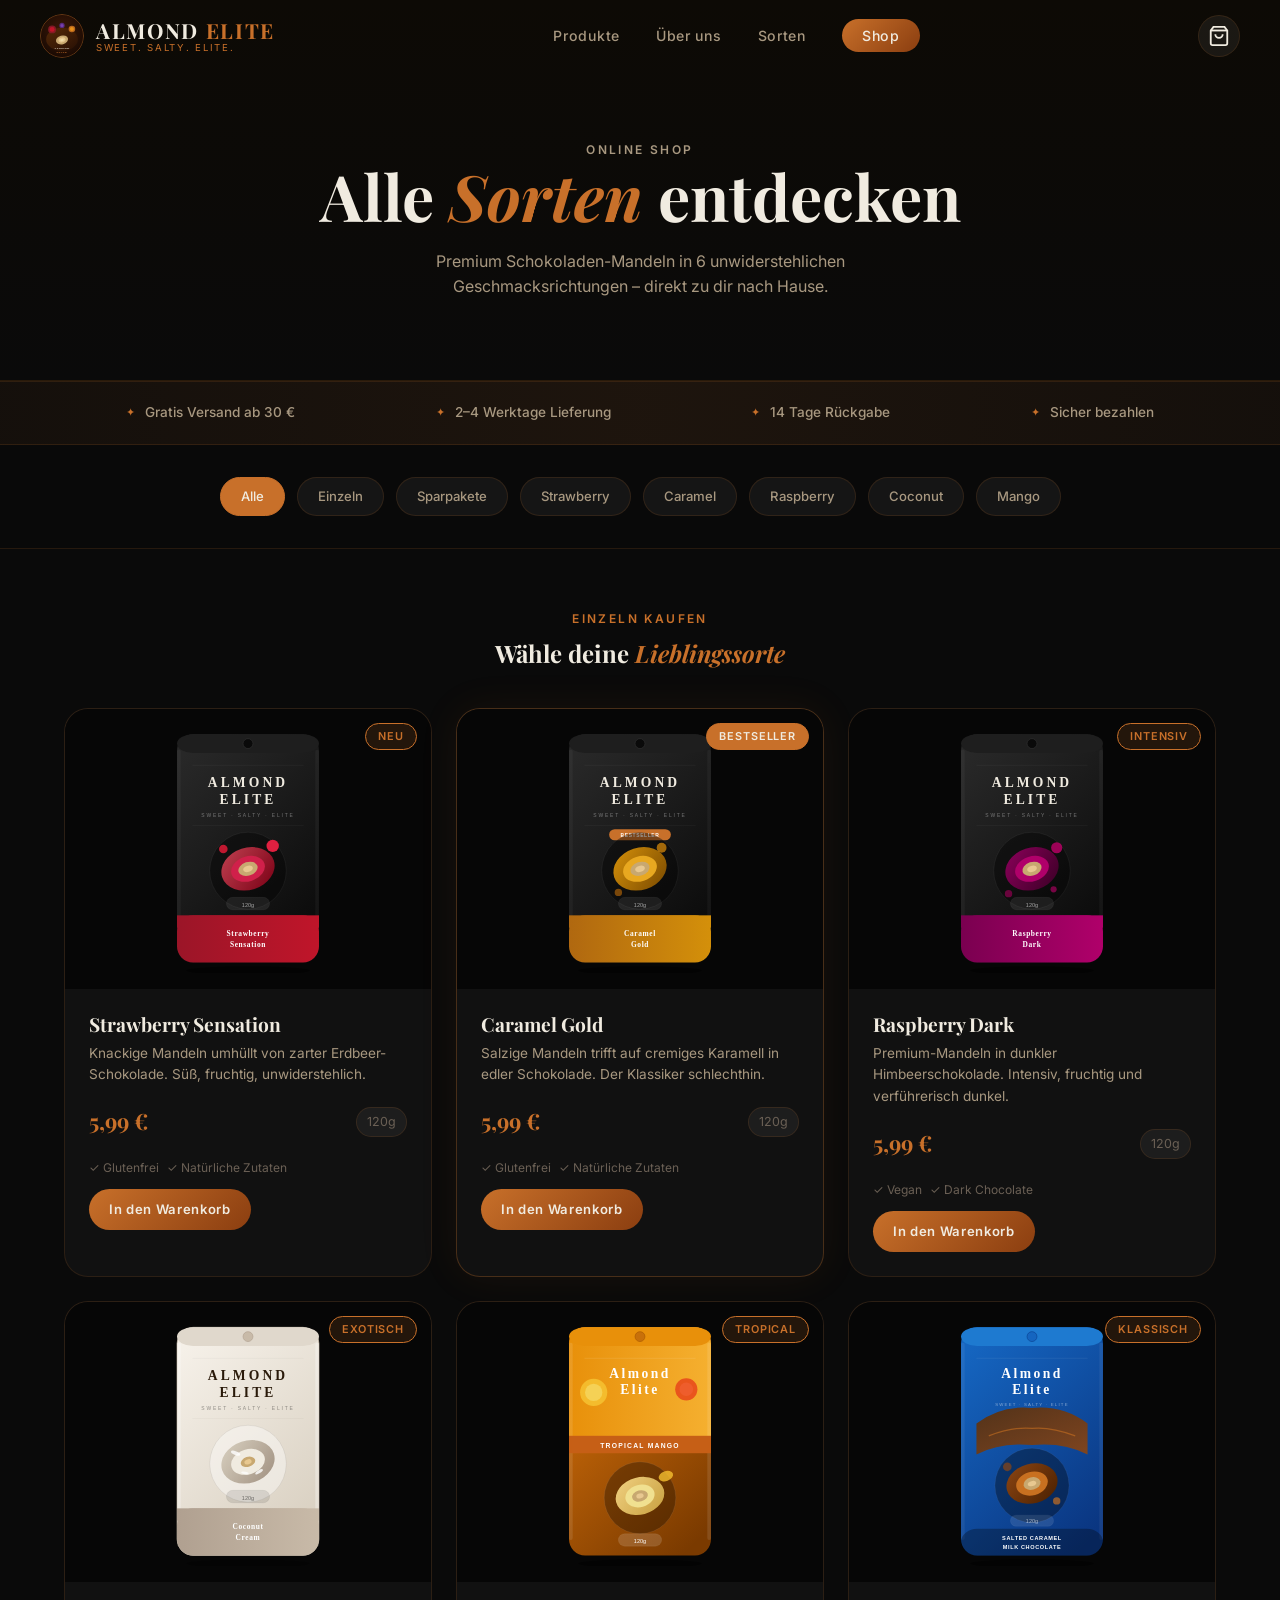
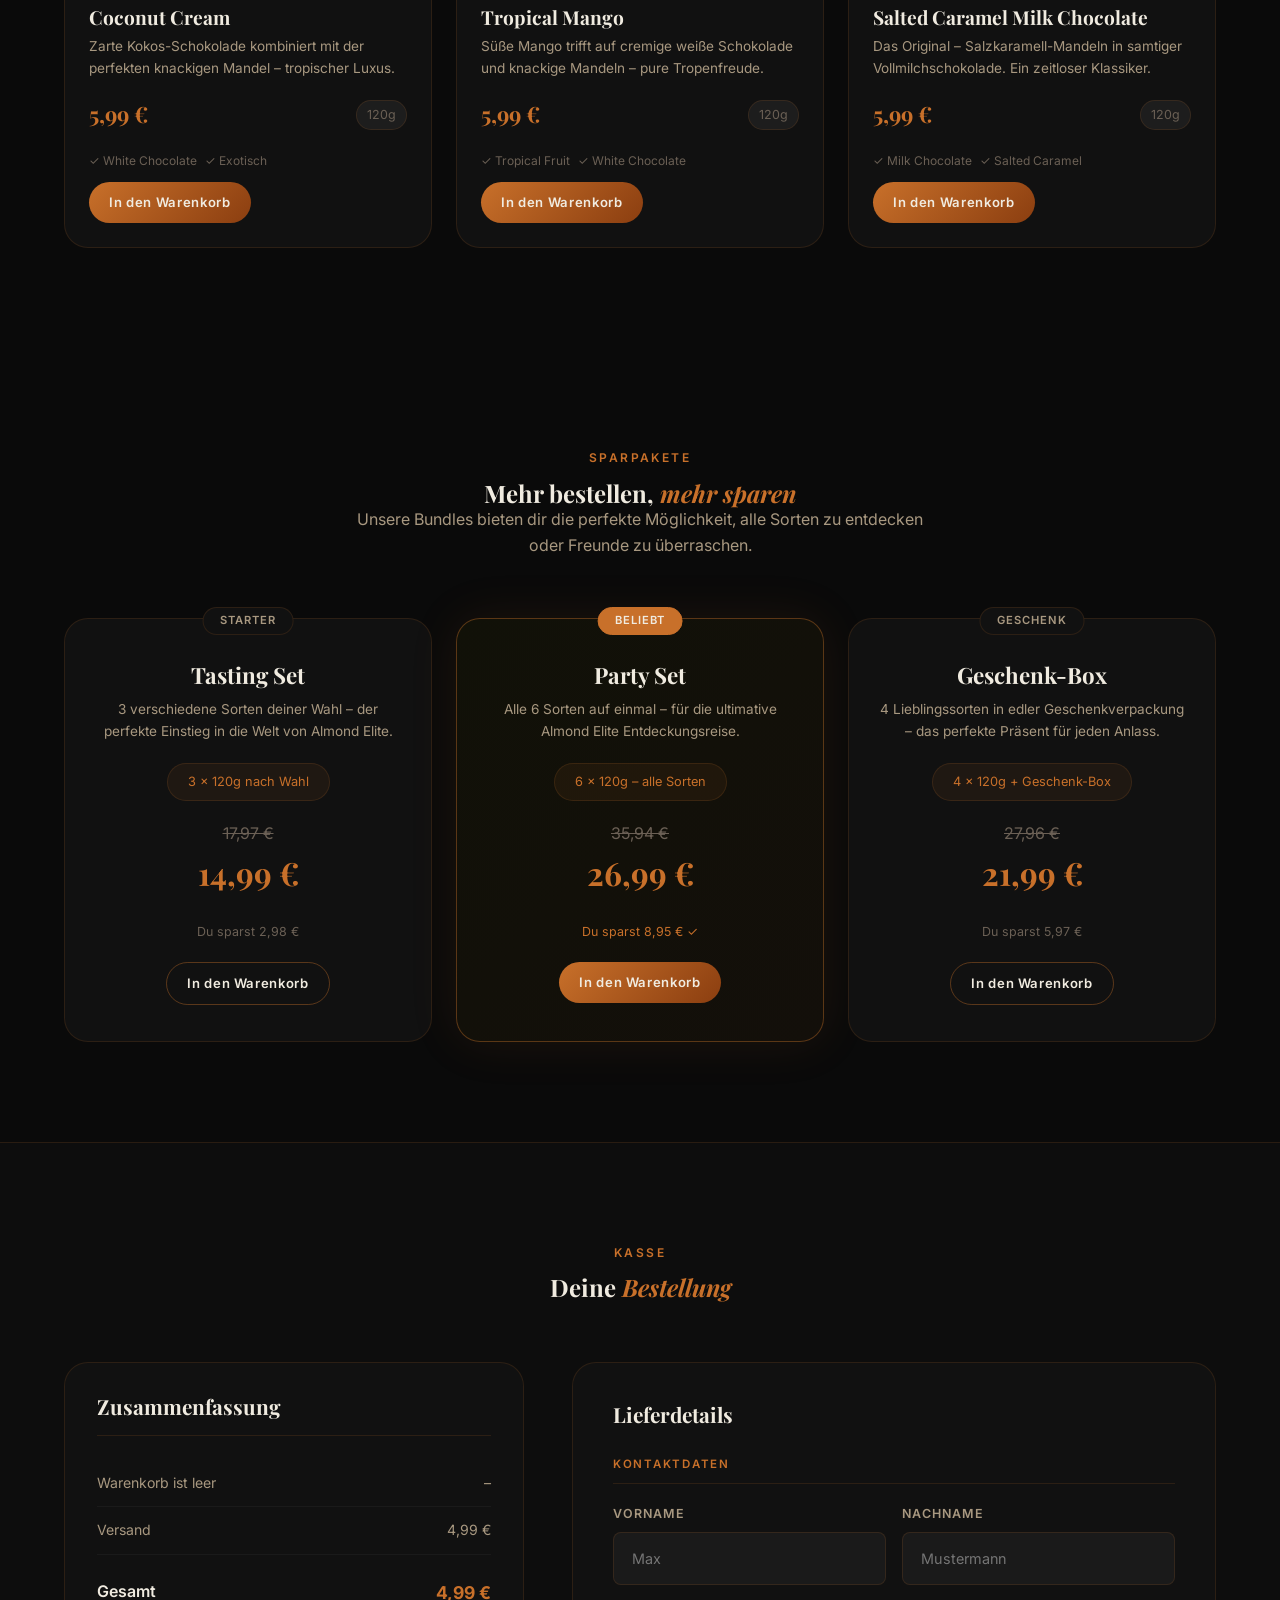
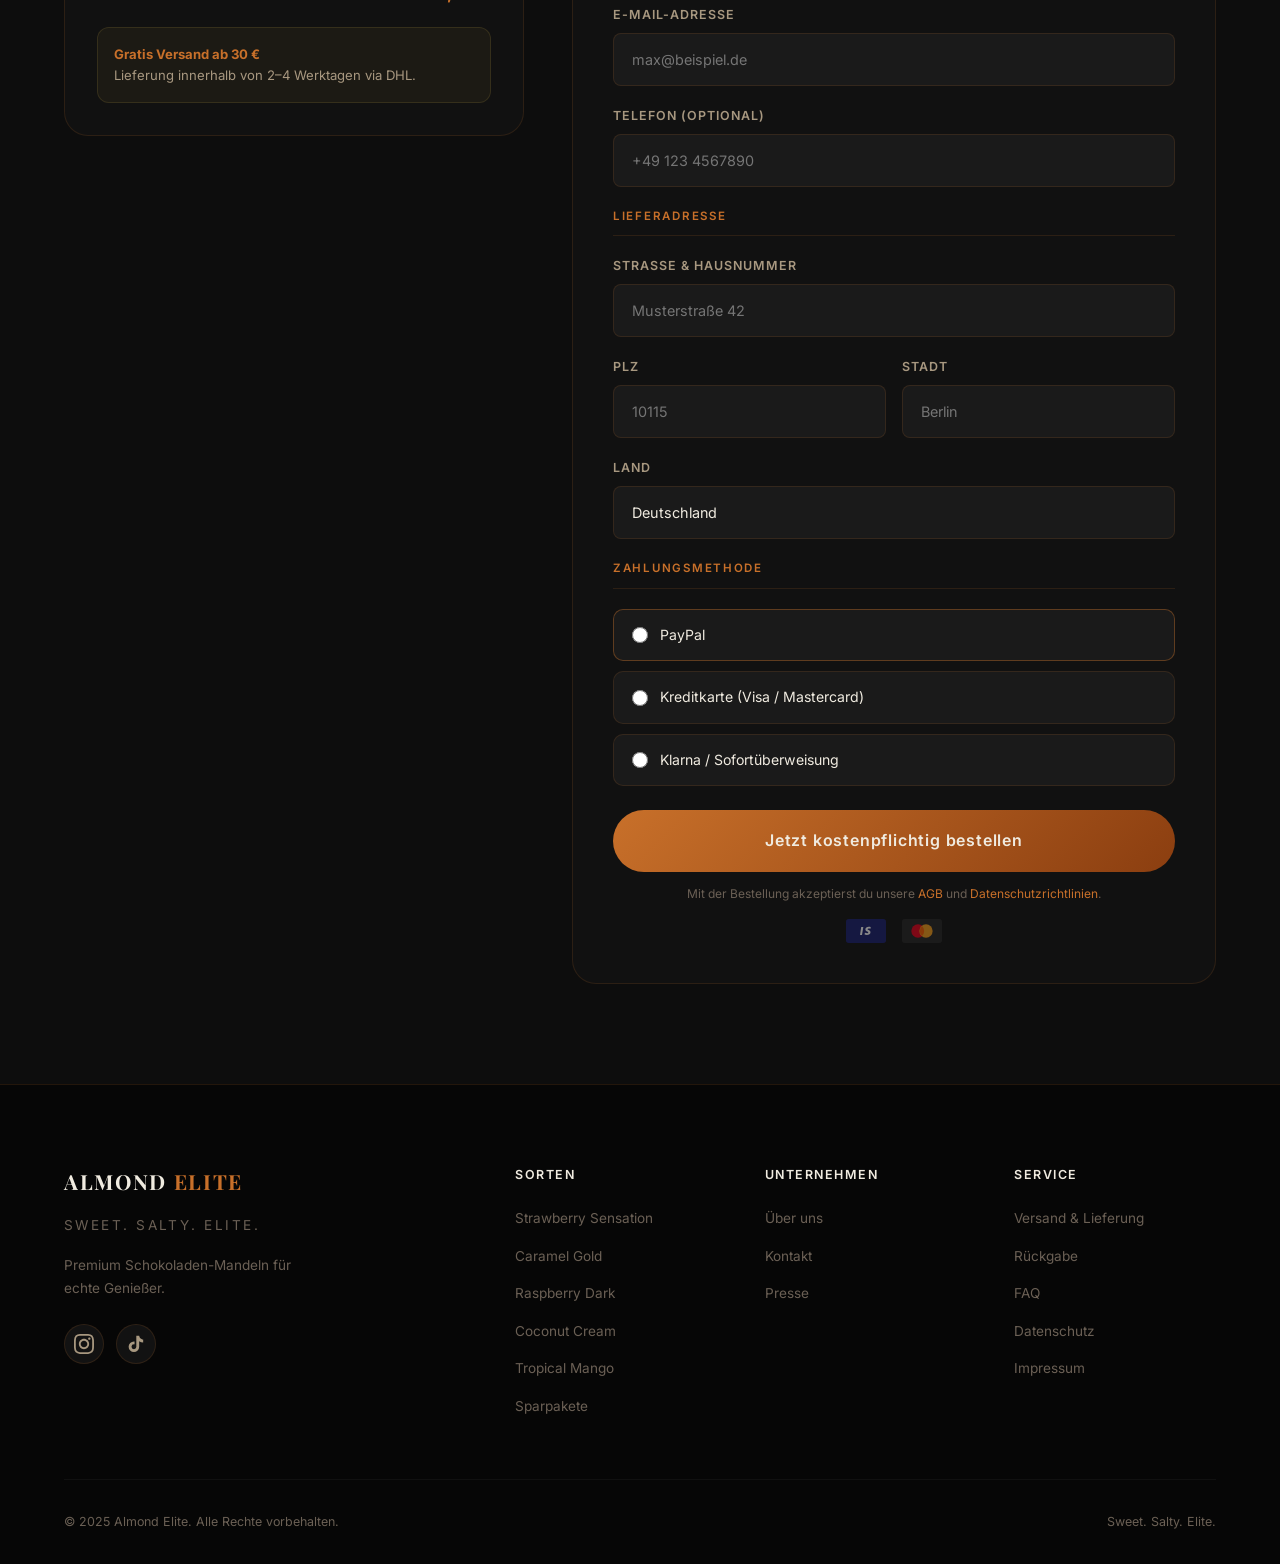
==== commit f074fd0f: "Redesign: remove gold, add product images as SVGs - Replace all gold (#c9a84c) with warm chocolate-o" ====
--- a/shop.html
+++ b/shop.html
@@ -15,8 +15,11 @@
   <nav class="navbar scrolled" id="navbar">
     <div class="nav-container">
       <a href="index.html" class="nav-logo">
-        <span class="logo-text">ALMOND <span class="logo-accent">ELITE</span></span>
-        <span class="logo-tagline">Sweet. Salty. Elite.</span>
+        <img src="images/logo.svg" alt="Almond Elite Logo" class="logo-img" />
+        <div class="logo-text-wrap">
+          <span class="logo-text">ALMOND <span class="logo-accent">ELITE</span></span>
+          <span class="logo-tagline">Sweet. Salty. Elite.</span>
+        </div>
       </a>
       <ul class="nav-links" id="navLinks">
         <li><a href="index.html#products">Produkte</a></li>
@@ -85,14 +88,8 @@
       <div class="products-grid" id="productsGrid">
 
         <article class="product-card" data-flavor="strawberry" data-category="single" id="strawberry">
-          <div class="product-card-visual strawberry">
-            <div class="card-bg-glow"></div>
-            <div class="product-img-placeholder">
-              <div class="almond-visual">
-                <div class="av-outer" style="background: radial-gradient(circle, #e8536a, #8b0000)"></div>
-                <div class="av-inner"></div>
-              </div>
-            </div>
+          <div class="product-card-visual">
+            <img src="images/strawberry-sensation.svg" alt="Strawberry Sensation" class="product-img" />
             <span class="flavor-tag">NEU</span>
           </div>
           <div class="product-card-body">
@@ -114,14 +111,8 @@
         </article>
 
         <article class="product-card featured-card" data-flavor="caramel" data-category="single" id="caramel">
-          <div class="product-card-visual caramel">
-            <div class="card-bg-glow"></div>
-            <div class="product-img-placeholder">
-              <div class="almond-visual">
-                <div class="av-outer" style="background: radial-gradient(circle, #f0c040, #c27b27)"></div>
-                <div class="av-inner"></div>
-              </div>
-            </div>
+          <div class="product-card-visual">
+            <img src="images/caramel-gold.svg" alt="Caramel Gold" class="product-img" />
             <span class="flavor-tag bestseller-tag">Bestseller</span>
           </div>
           <div class="product-card-body">
@@ -143,14 +134,8 @@
         </article>
 
         <article class="product-card" data-flavor="raspberry" data-category="single" id="raspberry">
-          <div class="product-card-visual raspberry">
-            <div class="card-bg-glow"></div>
-            <div class="product-img-placeholder">
-              <div class="almond-visual">
-                <div class="av-outer" style="background: radial-gradient(circle, #e040a0, #7b0052)"></div>
-                <div class="av-inner"></div>
-              </div>
-            </div>
+          <div class="product-card-visual">
+            <img src="images/raspberry-dark.svg" alt="Raspberry Dark" class="product-img" />
             <span class="flavor-tag">Intensiv</span>
           </div>
           <div class="product-card-body">
@@ -172,14 +157,8 @@
         </article>
 
         <article class="product-card" data-flavor="coconut" data-category="single" id="coconut">
-          <div class="product-card-visual coconut">
-            <div class="card-bg-glow"></div>
-            <div class="product-img-placeholder">
-              <div class="almond-visual">
-                <div class="av-outer" style="background: radial-gradient(circle, #f5f0e8, #c8b89a)"></div>
-                <div class="av-inner"></div>
-              </div>
-            </div>
+          <div class="product-card-visual">
+            <img src="images/coconut-cream.svg" alt="Coconut Cream" class="product-img" />
             <span class="flavor-tag">Exotisch</span>
           </div>
           <div class="product-card-body">
@@ -201,14 +180,8 @@
         </article>
 
         <article class="product-card" data-flavor="mango" data-category="single" id="mango">
-          <div class="product-card-visual mango">
-            <div class="card-bg-glow"></div>
-            <div class="product-img-placeholder">
-              <div class="almond-visual">
-                <div class="av-outer" style="background: radial-gradient(circle, #ffb347, #e67e22)"></div>
-                <div class="av-inner"></div>
-              </div>
-            </div>
+          <div class="product-card-visual">
+            <img src="images/tropical-mango.svg" alt="Tropical Mango" class="product-img" />
             <span class="flavor-tag">Tropical</span>
           </div>
           <div class="product-card-body">
@@ -230,14 +203,8 @@
         </article>
 
         <article class="product-card" data-flavor="saltedchoc" data-category="single">
-          <div class="product-card-visual saltedchoc">
-            <div class="card-bg-glow"></div>
-            <div class="product-img-placeholder">
-              <div class="almond-visual">
-                <div class="av-outer" style="background: radial-gradient(circle, #8B6914, #4a2c00)"></div>
-                <div class="av-inner"></div>
-              </div>
-            </div>
+          <div class="product-card-visual">
+            <img src="images/salted-caramel.svg" alt="Salted Caramel Milk Chocolate" class="product-img" />
             <span class="flavor-tag">Klassisch</span>
           </div>
           <div class="product-card-body">
@@ -297,7 +264,7 @@
             <span class="old-price">35,94 €</span>
             <span class="new-price">26,99 €</span>
           </div>
-          <div style="font-size:0.78rem;color:var(--gold);margin-bottom:20px;">Du sparst 8,95 € ✓</div>
+          <div style="font-size:0.78rem;color:var(--accent);margin-bottom:20px;">Du sparst 8,95 € ✓</div>
           <button class="btn btn-primary btn-sm add-to-cart"
             data-name="Party Set (6er – alle Sorten)"
             data-price="26.99"
@@ -352,7 +319,7 @@
             </div>
           </div>
           <div style="margin-top:20px;padding:16px;background:rgba(201,168,76,0.06);border:1px solid rgba(201,168,76,0.15);border-radius:12px;font-size:0.82rem;color:var(--text-secondary);">
-            <strong style="color:var(--gold);">Gratis Versand ab 30 €</strong><br>
+            <strong style="color:var(--accent);">Gratis Versand ab 30 €</strong><br>
             Lieferung innerhalb von 2–4 Werktagen via DHL.
           </div>
         </div>
@@ -410,15 +377,15 @@
             <p class="form-section-title">Zahlungsmethode</p>
             <div style="display:flex;flex-direction:column;gap:10px;margin-bottom:24px;">
               <label style="display:flex;align-items:center;gap:12px;padding:14px 18px;background:rgba(255,255,255,0.04);border:1px solid var(--border-hover);border-radius:10px;cursor:pointer;font-size:0.88rem;color:var(--text-primary);">
-                <input type="radio" name="payment" value="paypal" required style="accent-color:var(--gold);width:16px;height:16px;" />
+                <input type="radio" name="payment" value="paypal" required style="accent-color:var(--accent);width:16px;height:16px;" />
                 PayPal
               </label>
               <label style="display:flex;align-items:center;gap:12px;padding:14px 18px;background:rgba(255,255,255,0.04);border:1px solid var(--border);border-radius:10px;cursor:pointer;font-size:0.88rem;color:var(--text-primary);">
-                <input type="radio" name="payment" value="card" style="accent-color:var(--gold);width:16px;height:16px;" />
+                <input type="radio" name="payment" value="card" style="accent-color:var(--accent);width:16px;height:16px;" />
                 Kreditkarte (Visa / Mastercard)
               </label>
               <label style="display:flex;align-items:center;gap:12px;padding:14px 18px;background:rgba(255,255,255,0.04);border:1px solid var(--border);border-radius:10px;cursor:pointer;font-size:0.88rem;color:var(--text-primary);">
-                <input type="radio" name="payment" value="bank" style="accent-color:var(--gold);width:16px;height:16px;" />
+                <input type="radio" name="payment" value="bank" style="accent-color:var(--accent);width:16px;height:16px;" />
                 Klarna / Sofortüberweisung
               </label>
             </div>
@@ -427,7 +394,7 @@
               Jetzt kostenpflichtig bestellen
             </button>
             <p style="font-size:0.75rem;color:var(--text-muted);text-align:center;margin-top:12px;">
-              Mit der Bestellung akzeptierst du unsere <a href="#" style="color:var(--gold);">AGB</a> und <a href="#" style="color:var(--gold);">Datenschutzrichtlinien</a>.
+              Mit der Bestellung akzeptierst du unsere <a href="#" style="color:var(--accent);">AGB</a> und <a href="#" style="color:var(--accent);">Datenschutzrichtlinien</a>.
             </p>
             <div style="display:flex;justify-content:center;gap:16px;margin-top:16px;opacity:0.5;">
               <svg width="40" height="24" viewBox="0 0 60 36" fill="none"><rect width="60" height="36" rx="4" fill="#1A1F71"/><path d="M24 24h-3l1.8-12H26L24 24zm13.2-11.7c-.6-.2-1.6-.5-2.8-.5-3.1 0-5.3 1.6-5.3 3.9 0 1.7 1.5 2.6 2.7 3.2 1.2.6 1.6.9 1.6 1.4 0 .8-.9 1.1-1.8 1.1-1.2 0-1.9-.2-2.9-.6l-.4-.2-.4 2.7c.7.3 2 .6 3.3.6 3.3 0 5.5-1.6 5.5-4.1 0-1.4-.8-2.4-2.6-3.2-1.1-.5-1.7-.9-1.7-1.4 0-.5.6-.9 1.7-.9 1 0 1.7.2 2.3.4l.3.1.4-2.5z" fill="white"/></svg>
--- a/css/style.css
+++ b/css/style.css
@@ -1,6 +1,6 @@
 /* ==========================================
    ALMOND ELITE – Main Stylesheet
-   Dark Luxury Theme
+   Premium Dark Theme – No Gold
    ========================================== */
 
 /* ---- RESET & BASE ---- */
@@ -13,9 +13,10 @@
   --bg-section:    #0d0d0d;
   --bg-strip:      #0f0f0f;
 
-  --gold:          #c9a84c;
-  --gold-light:    #e8c96a;
-  --gold-dark:     #8a6e2f;
+  /* Warm chocolate-orange accent (replaces gold) */
+  --accent:        #c8702a;
+  --accent-light:  #e08848;
+  --accent-dark:   #8b3e10;
 
   --strawberry:    #d63553;
   --strawberry-bg: #2a0a10;
@@ -27,22 +28,22 @@
   --coconut-bg:    #1a1810;
   --mango:         #e67e22;
   --mango-bg:      #1e1000;
-  --saltedchoc:    #7b4b1a;
-  --saltedchoc-bg: #150d00;
+  --saltedchoc:    #1565c0;
+  --saltedchoc-bg: #050d20;
 
   --text-primary:  #f0ebe0;
   --text-secondary:#a89880;
   --text-muted:    #6b6055;
 
-  --border:        rgba(201, 168, 76, 0.15);
-  --border-hover:  rgba(201, 168, 76, 0.4);
+  --border:        rgba(200, 112, 42, 0.15);
+  --border-hover:  rgba(200, 112, 42, 0.4);
 
   --radius-sm:     8px;
   --radius-md:     16px;
   --radius-lg:     24px;
   --radius-xl:     40px;
 
-  --shadow-gold:   0 0 30px rgba(201, 168, 76, 0.2);
+  --shadow-accent: 0 0 30px rgba(200, 112, 42, 0.2);
   --shadow-card:   0 8px 32px rgba(0,0,0,0.5);
 
   --transition:    0.3s cubic-bezier(0.4, 0, 0.2, 1);
@@ -75,14 +76,14 @@
 
 /* ---- TYPOGRAPHY ---- */
 h1, h2, h3 { font-family: var(--font-display); line-height: 1.15; }
-em { font-style: italic; color: var(--gold); }
+em { font-style: italic; color: var(--accent); }
 
 .section-eyebrow {
   font-size: 0.75rem;
   font-weight: 600;
   letter-spacing: 0.2em;
   text-transform: uppercase;
-  color: var(--gold);
+  color: var(--accent);
   margin-bottom: 12px;
 }
 .section-title {
@@ -115,13 +116,13 @@
   white-space: nowrap;
 }
 .btn-primary {
-  background: linear-gradient(135deg, var(--gold), var(--gold-dark));
-  color: #0a0a0a;
+  background: linear-gradient(135deg, var(--accent), var(--accent-dark));
+  color: #f0ebe0;
 }
 .btn-primary:hover {
-  background: linear-gradient(135deg, var(--gold-light), var(--gold));
+  background: linear-gradient(135deg, var(--accent-light), var(--accent));
   transform: translateY(-2px);
-  box-shadow: 0 8px 24px rgba(201, 168, 76, 0.35);
+  box-shadow: 0 8px 24px rgba(200, 112, 42, 0.4);
 }
 .btn-outline {
   background: transparent;
@@ -129,8 +130,8 @@
   border: 1.5px solid var(--border-hover);
 }
 .btn-outline:hover {
-  border-color: var(--gold);
-  color: var(--gold);
+  border-color: var(--accent);
+  color: var(--accent);
   transform: translateY(-2px);
 }
 .btn-sm { padding: 10px 20px; font-size: 0.82rem; }
@@ -148,7 +149,7 @@
   transition: var(--transition);
 }
 .navbar.scrolled {
-  background: rgba(10,10,10,0.92);
+  background: rgba(10,10,10,0.95);
   backdrop-filter: blur(20px);
   border-bottom: 1px solid var(--border);
   box-shadow: 0 4px 32px rgba(0,0,0,0.4);
@@ -163,21 +164,34 @@
 }
 .nav-logo {
   display: flex;
+  flex-direction: row;
+  align-items: center;
+  gap: 12px;
+  line-height: 1;
+}
+.logo-img {
+  width: 44px;
+  height: 44px;
+  border-radius: 50%;
+  object-fit: cover;
+  flex-shrink: 0;
+}
+.logo-text-wrap {
+  display: flex;
   flex-direction: column;
-  line-height: 1;
 }
 .logo-text {
   font-family: var(--font-display);
-  font-size: 1.4rem;
+  font-size: 1.3rem;
   font-weight: 700;
   letter-spacing: 0.08em;
   color: var(--text-primary);
 }
-.logo-accent { color: var(--gold); }
+.logo-accent { color: var(--accent); }
 .logo-tagline {
-  font-size: 0.62rem;
+  font-size: 0.6rem;
   letter-spacing: 0.18em;
-  color: var(--gold);
+  color: var(--accent);
   text-transform: uppercase;
   margin-top: 2px;
 }
@@ -199,15 +213,15 @@
   position: absolute;
   bottom: -4px; left: 0; right: 0;
   height: 1px;
-  background: var(--gold);
+  background: var(--accent);
   transform: scaleX(0);
   transition: var(--transition);
 }
 .nav-links a:hover { color: var(--text-primary); }
 .nav-links a:hover::after { transform: scaleX(1); }
 .nav-shop-link {
-  background: linear-gradient(135deg, var(--gold), var(--gold-dark)) !important;
-  color: #0a0a0a !important;
+  background: linear-gradient(135deg, var(--accent), var(--accent-dark)) !important;
+  color: #f0ebe0 !important;
   padding: 8px 20px;
   border-radius: 50px;
 }
@@ -227,12 +241,12 @@
   color: var(--text-primary);
   transition: var(--transition);
 }
-.cart-btn:hover { border-color: var(--gold); color: var(--gold); }
+.cart-btn:hover { border-color: var(--accent); color: var(--accent); }
 .cart-count {
   position: absolute;
   top: -4px; right: -4px;
-  background: var(--gold);
-  color: #0a0a0a;
+  background: var(--accent);
+  color: #f0ebe0;
   font-size: 0.65rem;
   font-weight: 700;
   min-width: 18px; height: 18px;
@@ -273,9 +287,9 @@
   position: absolute;
   inset: 0;
   background:
-    radial-gradient(ellipse 60% 70% at 70% 50%, rgba(201,168,76,0.05) 0%, transparent 60%),
-    radial-gradient(ellipse 40% 40% at 20% 80%, rgba(214,53,83,0.06) 0%, transparent 50%),
-    radial-gradient(ellipse 50% 50% at 80% 20%, rgba(212,144,10,0.05) 0%, transparent 50%),
+    radial-gradient(ellipse 60% 70% at 70% 50%, rgba(200,112,42,0.06) 0%, transparent 60%),
+    radial-gradient(ellipse 40% 40% at 20% 80%, rgba(214,53,83,0.05) 0%, transparent 50%),
+    radial-gradient(ellipse 50% 50% at 80% 20%, rgba(212,144,10,0.04) 0%, transparent 50%),
     linear-gradient(180deg, #0a0a0a 0%, #0d0a08 100%);
   z-index: 0;
 }
@@ -309,7 +323,7 @@
   font-weight: 600;
   letter-spacing: 0.3em;
   text-transform: uppercase;
-  color: var(--gold);
+  color: var(--accent);
   margin-bottom: 20px;
 }
 .hero-title {
@@ -321,7 +335,7 @@
 }
 .hero-title em {
   font-style: italic;
-  color: var(--gold);
+  color: var(--accent);
   display: block;
 }
 .hero-subtitle {
@@ -358,7 +372,7 @@
   font-family: var(--font-display);
   font-size: 1.4rem;
   font-weight: 700;
-  color: var(--gold);
+  color: var(--accent);
   line-height: 1;
 }
 
@@ -370,87 +384,17 @@
   justify-content: center;
   align-items: center;
 }
-.hero-products-showcase {
-  display: grid;
-  grid-template-columns: 1fr 1fr;
-  gap: 16px;
-  max-width: 460px;
-}
-.showcase-product {
-  position: relative;
-  display: flex;
-  flex-direction: column;
-  align-items: center;
-  animation: float-product 6s ease-in-out infinite;
-}
-.showcase-product.featured { transform: scale(1.08); }
-.showcase-1 { animation-delay: 0s; }
-.showcase-2 { animation-delay: 1.5s; }
-.showcase-3 { animation-delay: 3s; }
-.showcase-4 { animation-delay: 4.5s; }
-@keyframes float-product {
+.hero-img {
+  width: 100%;
+  max-width: 540px;
+  height: auto;
+  filter: drop-shadow(0 20px 60px rgba(0,0,0,0.7));
+  animation: hero-float 6s ease-in-out infinite;
+}
+@keyframes hero-float {
   0%, 100% { transform: translateY(0px); }
-  50% { transform: translateY(-12px); }
-}
-.showcase-product.featured {
-  animation-name: float-product-featured;
-}
-@keyframes float-product-featured {
-  0%, 100% { transform: scale(1.08) translateY(0px); }
-  50% { transform: scale(1.08) translateY(-12px); }
-}
-
-.product-glow {
-  position: absolute;
-  width: 100%; height: 100%;
-  border-radius: 50%;
-  filter: blur(40px);
-  opacity: 0.3;
-  z-index: -1;
-}
-.strawberry-glow { background: var(--strawberry); }
-.caramel-glow    { background: var(--caramel); }
-.raspberry-glow  { background: var(--raspberry); }
-.coconut-glow    { background: var(--coconut); }
-
-.product-bag {
-  width: 120px; height: 160px;
-  border-radius: 16px 16px 24px 24px;
-  display: flex;
-  flex-direction: column;
-  align-items: center;
-  justify-content: flex-end;
-  padding: 12px;
-  position: relative;
-  overflow: hidden;
-  box-shadow: 0 16px 40px rgba(0,0,0,0.6);
-}
-.strawberry-bag {
-  background: linear-gradient(160deg, #1a0a10 0%, #2d0f18 40%, #8b0000 100%);
-  border: 1px solid rgba(214,53,83,0.3);
-}
-.caramel-bag {
-  background: linear-gradient(160deg, #1a1000 0%, #2d1e00 40%, #8a5a00 100%);
-  border: 1px solid rgba(212,144,10,0.3);
-}
-.raspberry-bag {
-  background: linear-gradient(160deg, #1a0018 0%, #2d0030 40%, #7b0050 100%);
-  border: 1px solid rgba(194,24,91,0.3);
-}
-.coconut-bag {
-  background: linear-gradient(160deg, #f5f0e8 0%, #e8dcc8 40%, #c8b89a 100%);
-  border: 1px solid rgba(200,184,154,0.5);
-}
-.bag-label {
-  font-size: 0.62rem;
-  font-weight: 600;
-  text-align: center;
-  color: var(--gold);
-  letter-spacing: 0.05em;
-  line-height: 1.3;
-  text-transform: uppercase;
-}
-.coconut-bag .bag-label { color: #4a3a20; }
+  50% { transform: translateY(-14px); }
+}
 
 .hero-scroll {
   position: absolute;
@@ -468,7 +412,7 @@
 }
 .scroll-line {
   width: 1px; height: 40px;
-  background: linear-gradient(to bottom, var(--gold), transparent);
+  background: linear-gradient(to bottom, var(--accent), transparent);
   animation: scroll-anim 2s ease-in-out infinite;
 }
 @keyframes scroll-anim {
@@ -480,7 +424,7 @@
    USP STRIP
    ========================================== */
 .usp-strip {
-  background: linear-gradient(90deg, rgba(201,168,76,0.08) 0%, rgba(201,168,76,0.12) 50%, rgba(201,168,76,0.08) 100%);
+  background: linear-gradient(90deg, rgba(200,112,42,0.06) 0%, rgba(200,112,42,0.1) 50%, rgba(200,112,42,0.06) 100%);
   border-top: 1px solid var(--border);
   border-bottom: 1px solid var(--border);
   padding: 20px 0;
@@ -501,7 +445,7 @@
   color: var(--text-secondary);
 }
 .usp-icon {
-  color: var(--gold);
+  color: var(--accent);
   font-size: 0.7rem;
 }
 
@@ -528,73 +472,32 @@
 .product-card:hover {
   border-color: var(--border-hover);
   transform: translateY(-6px);
-  box-shadow: 0 24px 48px rgba(0,0,0,0.5), var(--shadow-gold);
+  box-shadow: 0 24px 48px rgba(0,0,0,0.5), var(--shadow-accent);
 }
 .featured-card {
-  border-color: rgba(201,168,76,0.3);
-  box-shadow: 0 0 40px rgba(201,168,76,0.08);
+  border-color: rgba(200,112,42,0.3);
+  box-shadow: 0 0 40px rgba(200,112,42,0.08);
 }
 
 .product-card-visual {
   position: relative;
-  height: 220px;
+  height: 280px;
   display: flex;
   align-items: center;
   justify-content: center;
   overflow: hidden;
-}
-.product-card-visual.strawberry { background: linear-gradient(135deg, var(--strawberry-bg), #3d1020); }
-.product-card-visual.caramel    { background: linear-gradient(135deg, var(--caramel-bg), #3d2500); }
-.product-card-visual.raspberry  { background: linear-gradient(135deg, var(--raspberry-bg), #2d0035); }
-.product-card-visual.coconut    { background: linear-gradient(135deg, var(--coconut-bg), #2a2415); }
-.product-card-visual.mango      { background: linear-gradient(135deg, var(--mango-bg), #2d1800); }
-.product-card-visual.saltedchoc { background: linear-gradient(135deg, var(--saltedchoc-bg), #251000); }
-
-.card-bg-glow {
-  position: absolute;
-  inset: 0;
-  opacity: 0.12;
-  transition: opacity 0.5s;
-}
-.strawberry .card-bg-glow  { background: radial-gradient(circle at center, var(--strawberry), transparent 70%); }
-.caramel .card-bg-glow     { background: radial-gradient(circle at center, var(--caramel), transparent 70%); }
-.raspberry .card-bg-glow   { background: radial-gradient(circle at center, var(--raspberry), transparent 70%); }
-.coconut .card-bg-glow     { background: radial-gradient(circle at center, var(--coconut), transparent 70%); }
-.mango .card-bg-glow       { background: radial-gradient(circle at center, var(--mango), transparent 70%); }
-.saltedchoc .card-bg-glow  { background: radial-gradient(circle at center, #8B6914, transparent 70%); }
-.product-card:hover .card-bg-glow { opacity: 0.25; }
-
-.product-img-placeholder {
-  display: flex;
-  align-items: center;
-  justify-content: center;
-  z-index: 1;
-}
-.almond-visual {
-  position: relative;
-  width: 100px; height: 100px;
-  display: flex;
-  align-items: center;
-  justify-content: center;
-}
-.av-outer {
-  width: 100px; height: 100px;
-  border-radius: 50%;
-  box-shadow: 0 8px 32px rgba(0,0,0,0.5);
-  animation: pulse-product 3s ease-in-out infinite;
-}
-.av-inner {
-  position: absolute;
-  width: 40px; height: 40px;
-  background: radial-gradient(circle, #c8a870, #8B6914);
-  border-radius: 40% 60% 55% 45% / 50% 40% 60% 50%;
-  top: 50%; left: 50%;
-  transform: translate(-50%, -50%);
-  box-shadow: 0 4px 12px rgba(0,0,0,0.4);
-}
-@keyframes pulse-product {
-  0%, 100% { transform: scale(1); box-shadow: 0 8px 32px rgba(0,0,0,0.5); }
-  50% { transform: scale(1.04); box-shadow: 0 12px 40px rgba(0,0,0,0.6); }
+  background: #060606;
+}
+
+.product-img {
+  width: 100%;
+  height: 100%;
+  object-fit: contain;
+  padding: 16px;
+  transition: transform 0.5s cubic-bezier(0.4, 0, 0.2, 1);
+}
+.product-card:hover .product-img {
+  transform: scale(1.06);
 }
 
 .flavor-tag {
@@ -606,14 +509,15 @@
   font-weight: 600;
   letter-spacing: 0.08em;
   text-transform: uppercase;
-  background: rgba(201,168,76,0.2);
-  border: 1px solid var(--gold);
-  color: var(--gold);
+  background: rgba(200,112,42,0.15);
+  border: 1px solid var(--accent);
+  color: var(--accent);
+  z-index: 2;
 }
 .bestseller-tag {
-  background: var(--gold);
-  color: #0a0a0a;
-  border-color: var(--gold);
+  background: var(--accent);
+  color: #f0ebe0;
+  border-color: var(--accent);
 }
 
 .product-card-body {
@@ -639,7 +543,7 @@
 .price {
   font-size: 1.4rem;
   font-weight: 700;
-  color: var(--gold);
+  color: var(--accent);
   font-family: var(--font-display);
 }
 .weight {
@@ -698,34 +602,43 @@
   font-size: 0.9rem;
 }
 .check {
-  color: var(--gold);
+  color: var(--accent);
   font-weight: 700;
   width: 20px;
   text-align: center;
 }
 
 .exp-visual { flex: 0 0 320px; display: flex; justify-content: center; }
+.exp-img {
+  width: 280px;
+  height: 280px;
+  border-radius: 50%;
+  object-fit: cover;
+  border: 2px solid var(--border);
+  box-shadow: 0 0 40px rgba(200,112,42,0.15);
+}
+
+/* Fallback circle if no exp-img used */
 .exp-circle-outer {
   width: 300px; height: 300px;
   border-radius: 50%;
-  border: 1px solid rgba(201,168,76,0.2);
+  border: 1px solid rgba(200,112,42,0.2);
   display: flex; align-items: center; justify-content: center;
   animation: spin-slow 20s linear infinite;
 }
 .exp-circle-mid {
   width: 240px; height: 240px;
   border-radius: 50%;
-  border: 1px solid rgba(201,168,76,0.12);
+  border: 1px solid rgba(200,112,42,0.12);
   display: flex; align-items: center; justify-content: center;
   animation: spin-slow 15s linear infinite reverse;
 }
 .exp-circle-inner {
   width: 180px; height: 180px;
   border-radius: 50%;
-  background: radial-gradient(circle, rgba(201,168,76,0.15), transparent);
-  border: 1px solid rgba(201,168,76,0.25);
+  background: radial-gradient(circle, rgba(200,112,42,0.15), transparent);
+  border: 1px solid rgba(200,112,42,0.25);
   display: flex; align-items: center; justify-content: center;
-  animation: none;
 }
 .exp-product-display {
   position: relative;
@@ -736,7 +649,7 @@
   font-family: var(--font-display);
   font-size: 0.9rem;
   font-style: italic;
-  color: var(--gold);
+  color: var(--accent);
   text-align: center;
   line-height: 1.6;
 }
@@ -744,7 +657,7 @@
   position: absolute;
   width: 24px; height: 24px;
   border-radius: 50%;
-  background: linear-gradient(135deg, var(--gold-light), var(--gold-dark));
+  background: linear-gradient(135deg, var(--accent-light), var(--accent-dark));
 }
 .exp-a1 { top: 0; left: 50%; transform: translateX(-50%); }
 .exp-a2 { bottom: 0; left: 10px; }
@@ -778,9 +691,9 @@
   box-shadow: var(--shadow-card);
 }
 .featured-bundle {
-  border-color: rgba(201,168,76,0.4);
-  background: linear-gradient(135deg, #111108, #17140a);
-  box-shadow: 0 0 50px rgba(201,168,76,0.1);
+  border-color: rgba(200,112,42,0.4);
+  background: linear-gradient(135deg, #111108, #130f0a);
+  box-shadow: 0 0 50px rgba(200,112,42,0.1);
 }
 .bundle-badge {
   position: absolute;
@@ -797,9 +710,9 @@
   color: var(--text-secondary);
 }
 .popular-badge {
-  background: var(--gold);
-  border-color: var(--gold);
-  color: #0a0a0a;
+  background: var(--accent);
+  border-color: var(--accent);
+  color: #f0ebe0;
 }
 .bundle-card h3 {
   font-size: 1.4rem;
@@ -815,11 +728,11 @@
 .bundle-items {
   display: inline-block;
   padding: 8px 20px;
-  background: rgba(201,168,76,0.08);
+  background: rgba(200,112,42,0.08);
   border: 1px solid var(--border);
   border-radius: 50px;
   font-size: 0.8rem;
-  color: var(--gold);
+  color: var(--accent);
   margin-bottom: 20px;
 }
 .bundle-price {
@@ -835,7 +748,7 @@
   font-family: var(--font-display);
   font-size: 2rem;
   font-weight: 700;
-  color: var(--gold);
+  color: var(--accent);
 }
 
 /* ==========================================
@@ -868,7 +781,7 @@
 .stat strong {
   font-family: var(--font-display);
   font-size: 2rem;
-  color: var(--gold);
+  color: var(--accent);
   display: block;
 }
 .stat span {
@@ -888,6 +801,12 @@
   width: 200px; height: 260px;
   border-radius: var(--radius-lg);
   border: 1px solid var(--border);
+  overflow: hidden;
+}
+.about-img {
+  width: 100%;
+  height: 100%;
+  object-fit: cover;
 }
 .ac-back {
   bottom: 0; right: 0;
@@ -904,14 +823,14 @@
 .ac-front {
   top: 0; left: 0;
   background: linear-gradient(135deg, var(--raspberry-bg), #2d0035);
-  border-color: rgba(201,168,76,0.3);
+  border-color: rgba(200,112,42,0.3);
   display: flex; align-items: flex-end; padding: 20px;
 }
 .ac-text {
   font-family: var(--font-display);
   font-style: italic;
   font-size: 0.9rem;
-  color: var(--gold);
+  color: var(--accent);
   line-height: 1.5;
 }
 
@@ -934,7 +853,7 @@
   padding: 32px;
 }
 .review-stars {
-  color: var(--gold);
+  color: var(--accent);
   font-size: 1.1rem;
   margin-bottom: 16px;
   letter-spacing: 2px;
@@ -986,7 +905,7 @@
   outline: none;
   transition: var(--transition);
 }
-.nl-form input:focus { border-color: var(--gold); }
+.nl-form input:focus { border-color: var(--accent); }
 .nl-form input::placeholder { color: var(--text-muted); }
 
 /* ==========================================
@@ -1013,7 +932,7 @@
 .footer-tagline {
   font-size: 0.72rem;
   letter-spacing: 0.18em;
-  color: var(--gold);
+  color: var(--accent);
   text-transform: uppercase;
   margin-top: 4px;
 }
@@ -1032,9 +951,9 @@
   transition: var(--transition);
 }
 .social-link:hover {
-  background: var(--gold);
-  border-color: var(--gold);
-  color: #0a0a0a;
+  background: var(--accent);
+  border-color: var(--accent);
+  color: #f0ebe0;
 }
 
 .footer-col h4 {
@@ -1051,7 +970,7 @@
   color: var(--text-muted);
   transition: var(--transition);
 }
-.footer-col a:hover { color: var(--gold); }
+.footer-col a:hover { color: var(--accent); }
 
 .footer-bottom {
   padding-top: 32px;
@@ -1154,7 +1073,7 @@
 }
 .cart-item-price {
   font-size: 0.82rem;
-  color: var(--gold);
+  color: var(--accent);
 }
 .cart-item-controls {
   display: flex;
@@ -1171,7 +1090,7 @@
   display: flex; align-items: center; justify-content: center;
   transition: var(--transition);
 }
-.qty-btn:hover { border-color: var(--gold); color: var(--gold); }
+.qty-btn:hover { border-color: var(--accent); color: var(--accent); }
 .qty-value {
   min-width: 24px;
   text-align: center;
@@ -1195,7 +1114,7 @@
 .cart-total strong {
   font-family: var(--font-display);
   font-size: 1.4rem;
-  color: var(--gold);
+  color: var(--accent);
 }
 .cart-note {
   text-align: center;
@@ -1211,7 +1130,7 @@
   position: fixed;
   bottom: 32px; right: 32px;
   background: #111;
-  border: 1px solid var(--gold);
+  border: 1px solid var(--accent);
   border-radius: var(--radius-md);
   padding: 14px 24px;
   font-size: 0.88rem;
@@ -1244,7 +1163,7 @@
   border-bottom: 1px solid var(--border);
   position: sticky;
   top: 72px;
-  background: rgba(10,10,10,0.92);
+  background: rgba(10,10,10,0.95);
   backdrop-filter: blur(20px);
   z-index: 100;
 }
@@ -1265,9 +1184,9 @@
   transition: var(--transition);
 }
 .filter-btn:hover, .filter-btn.active {
-  background: var(--gold);
-  border-color: var(--gold);
-  color: #0a0a0a;
+  background: var(--accent);
+  border-color: var(--accent);
+  color: #f0ebe0;
 }
 
 .shop-grid-section {
@@ -1314,7 +1233,7 @@
   font-weight: 600;
   color: var(--text-primary);
 }
-.summary-total strong { color: var(--gold); font-size: 1.1rem; }
+.summary-total strong { color: var(--accent); font-size: 1.1rem; }
 
 .checkout-form-wrap {
   background: var(--bg-card);
@@ -1351,7 +1270,7 @@
   transition: var(--transition);
   appearance: none;
 }
-.form-group input:focus, .form-group select:focus { border-color: var(--gold); }
+.form-group input:focus, .form-group select:focus { border-color: var(--accent); }
 .form-row {
   display: grid;
   grid-template-columns: 1fr 1fr;
@@ -1362,7 +1281,7 @@
   font-weight: 600;
   letter-spacing: 0.15em;
   text-transform: uppercase;
-  color: var(--gold);
+  color: var(--accent);
   margin-bottom: 20px;
   padding-bottom: 10px;
   border-bottom: 1px solid var(--border);
@@ -1401,8 +1320,7 @@
     z-index: 999;
   }
   .hamburger { display: flex; }
-  .hero-products-showcase { max-width: 320px; }
-  .product-bag { width: 90px; height: 120px; }
+  .hero-img { max-width: 340px; }
   .experience-banner { padding: 60px 24px; }
   .newsletter-inner { flex-direction: column; }
   .nl-form { flex-direction: column; max-width: 100%; }
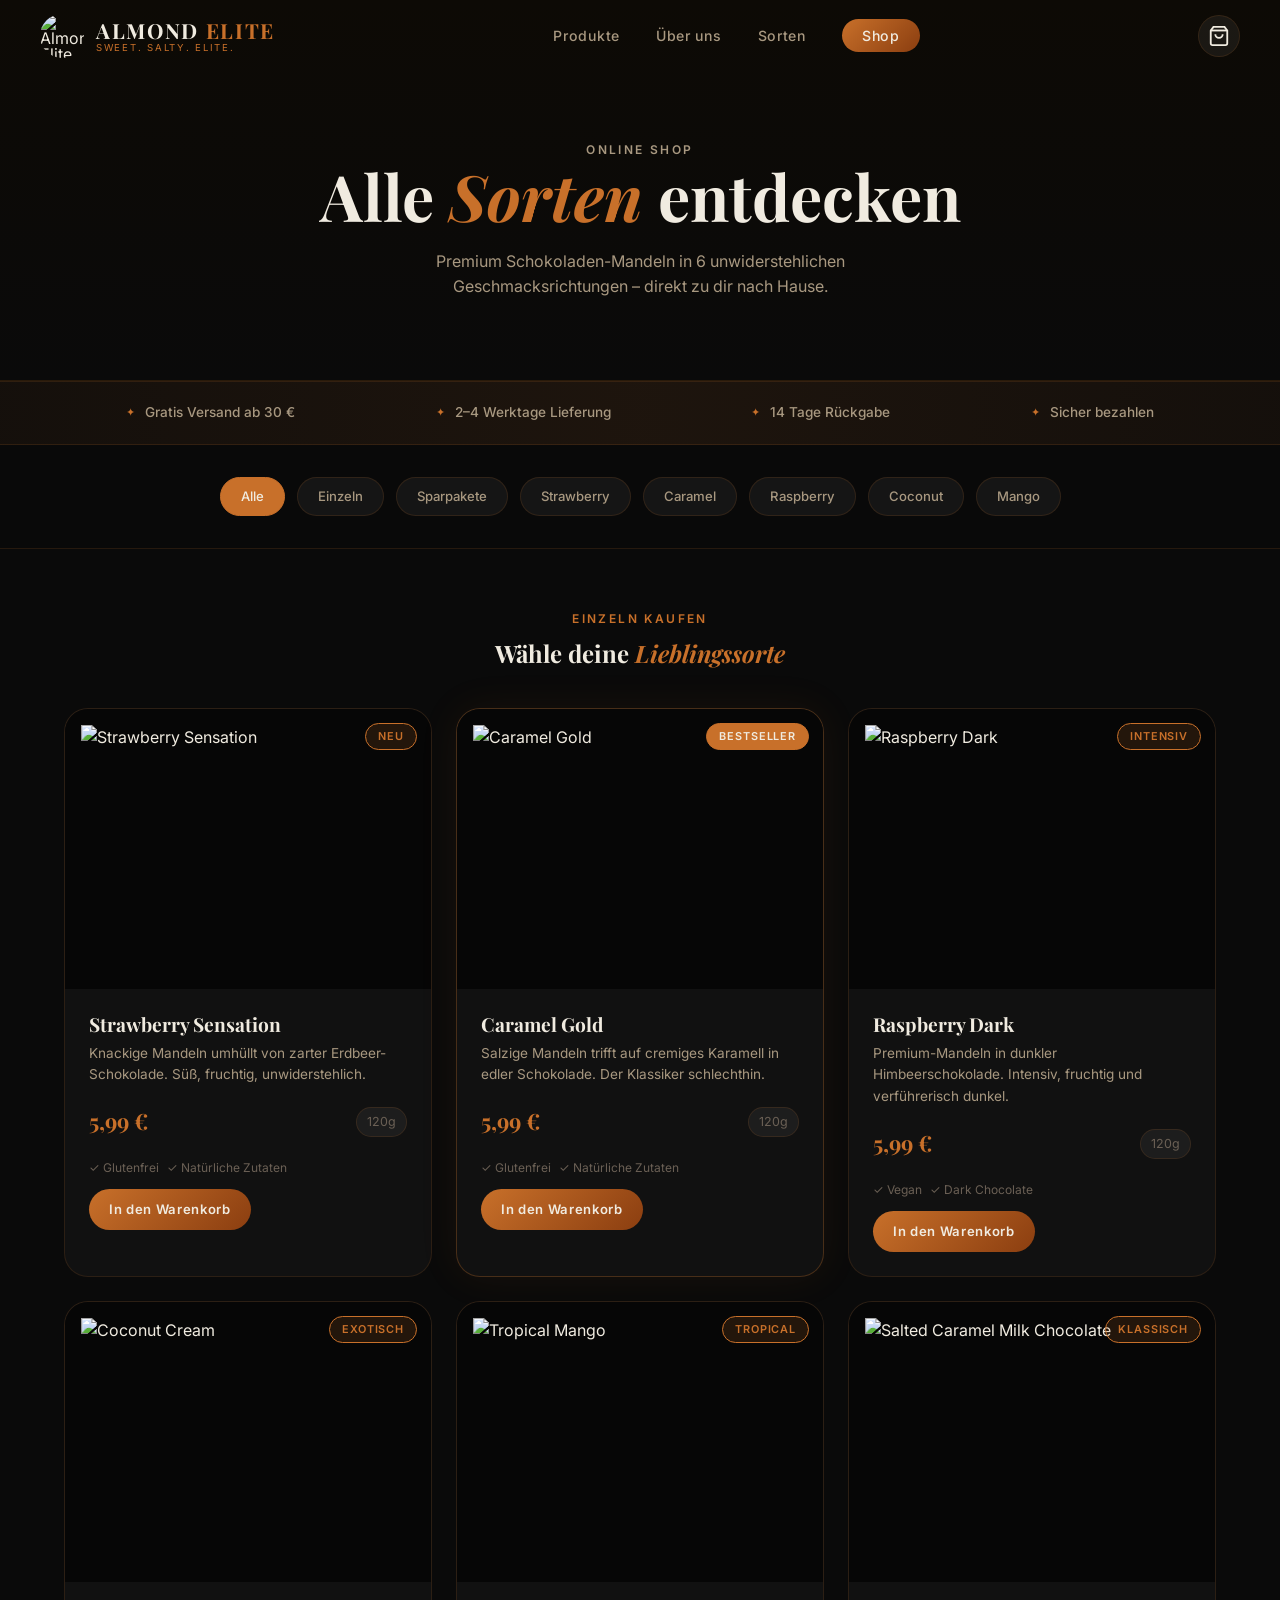
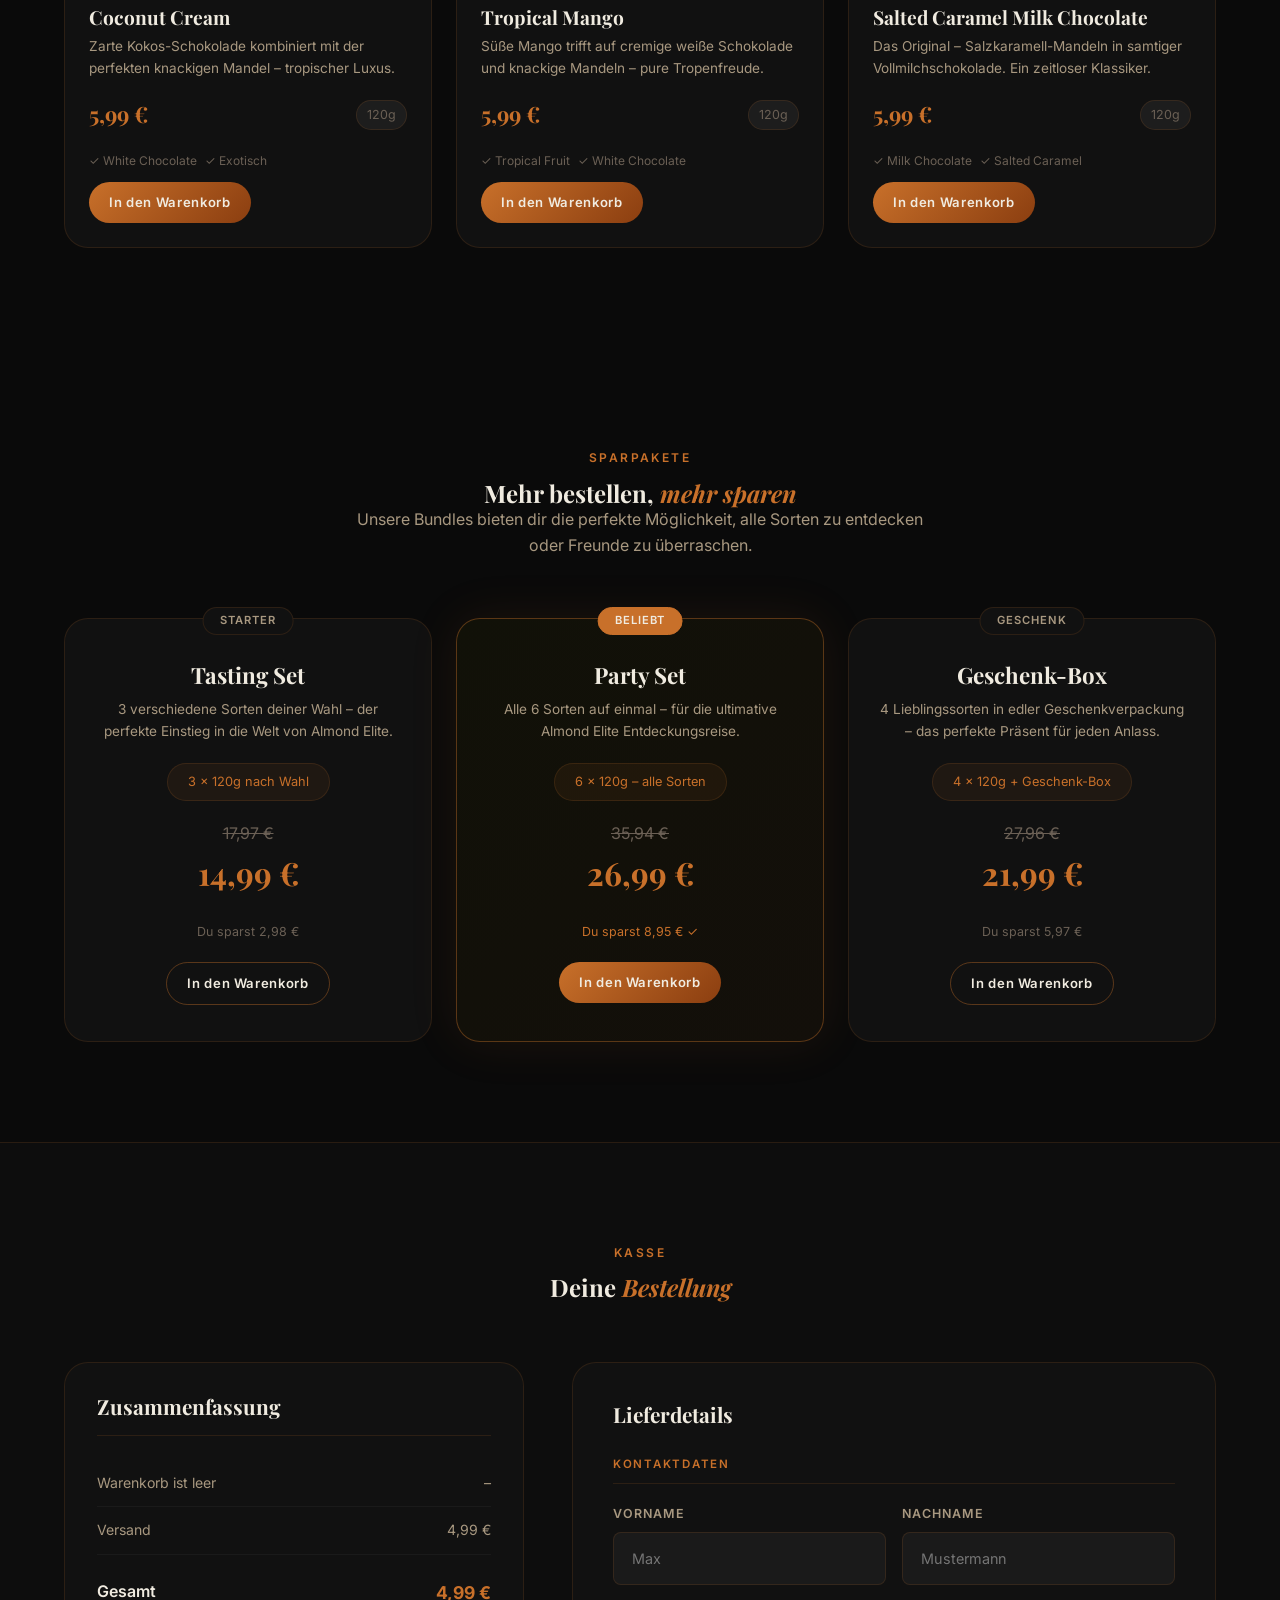
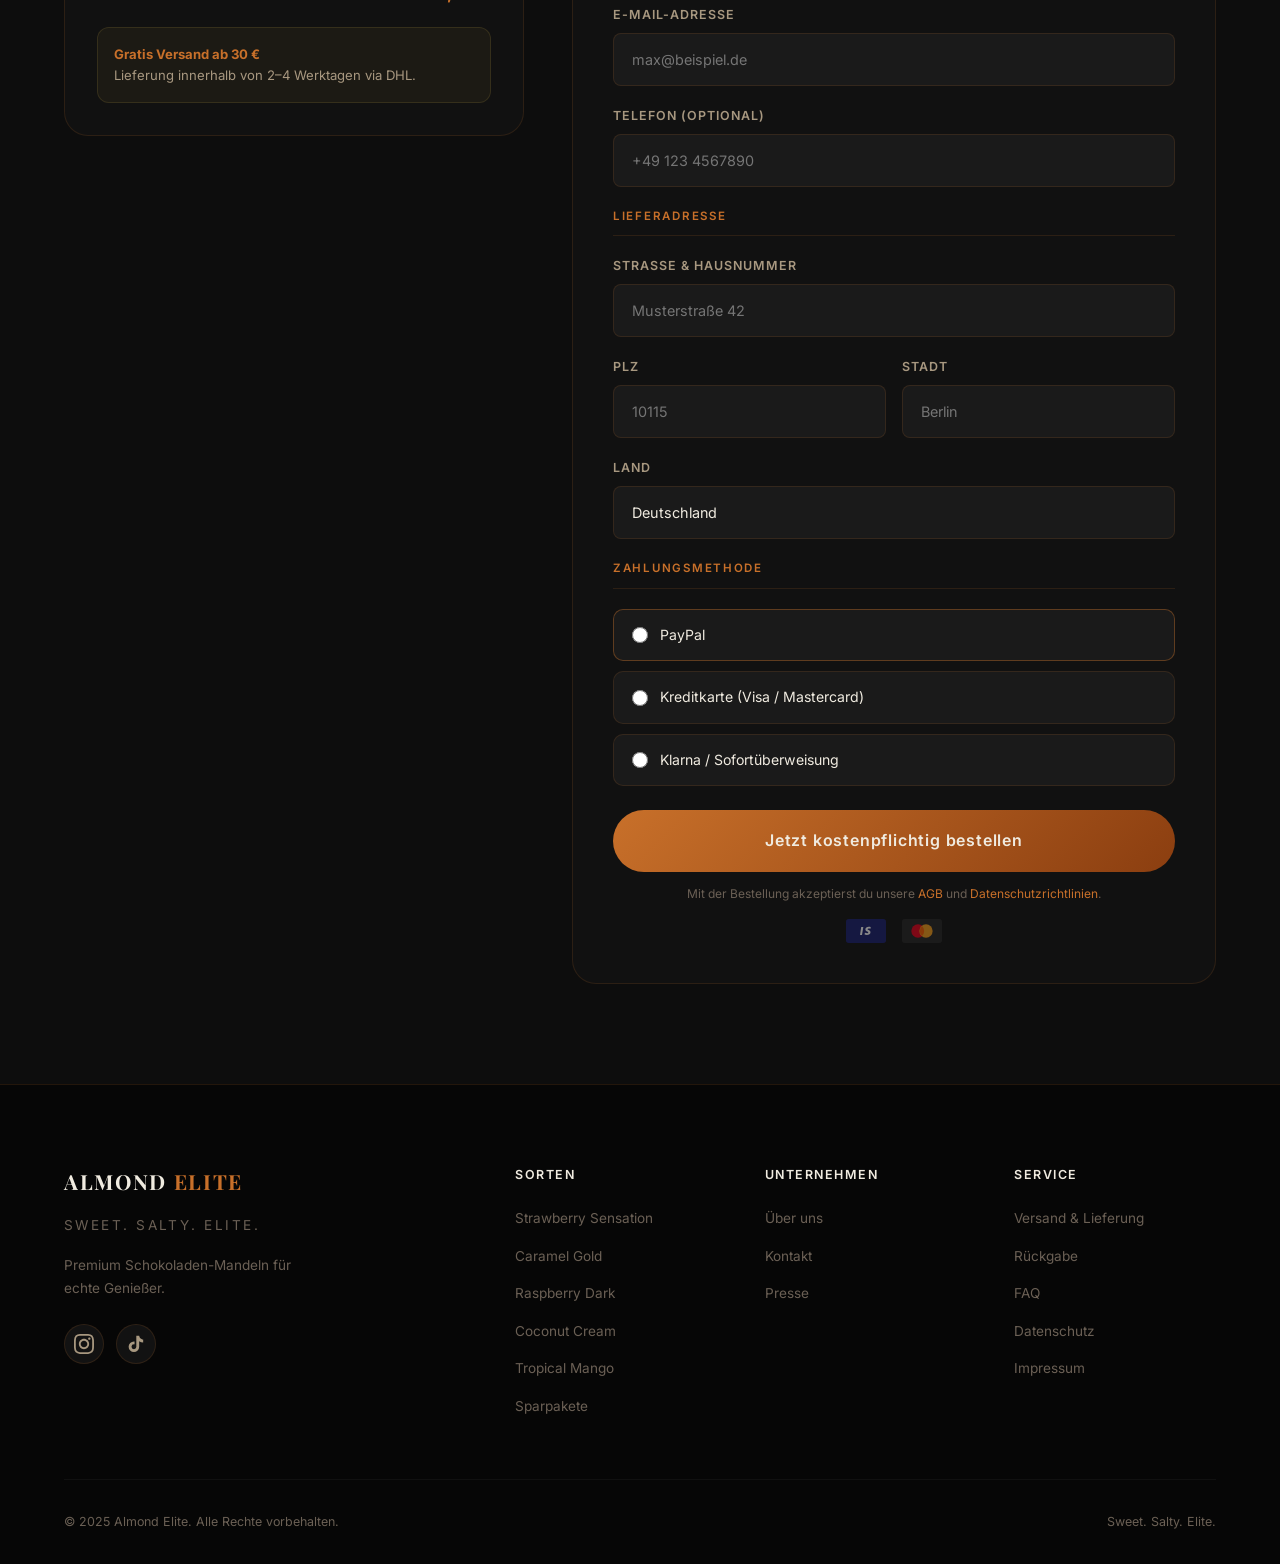
==== commit 48c21d71: "Replace SVG placeholders with real product photo references (jpg/png)" ====
--- a/shop.html
+++ b/shop.html
@@ -15,7 +15,7 @@
   <nav class="navbar scrolled" id="navbar">
     <div class="nav-container">
       <a href="index.html" class="nav-logo">
-        <img src="images/logo.svg" alt="Almond Elite Logo" class="logo-img" />
+        <img src="images/logo.png" alt="Almond Elite Logo" class="logo-img" />
         <div class="logo-text-wrap">
           <span class="logo-text">ALMOND <span class="logo-accent">ELITE</span></span>
           <span class="logo-tagline">Sweet. Salty. Elite.</span>
@@ -89,7 +89,7 @@
 
         <article class="product-card" data-flavor="strawberry" data-category="single" id="strawberry">
           <div class="product-card-visual">
-            <img src="images/strawberry-sensation.svg" alt="Strawberry Sensation" class="product-img" />
+            <img src="images/strawberry-sensation.jpg" alt="Strawberry Sensation" class="product-img" />
             <span class="flavor-tag">NEU</span>
           </div>
           <div class="product-card-body">
@@ -112,7 +112,7 @@
 
         <article class="product-card featured-card" data-flavor="caramel" data-category="single" id="caramel">
           <div class="product-card-visual">
-            <img src="images/caramel-gold.svg" alt="Caramel Gold" class="product-img" />
+            <img src="images/caramel-gold.jpg" alt="Caramel Gold" class="product-img" />
             <span class="flavor-tag bestseller-tag">Bestseller</span>
           </div>
           <div class="product-card-body">
@@ -135,7 +135,7 @@
 
         <article class="product-card" data-flavor="raspberry" data-category="single" id="raspberry">
           <div class="product-card-visual">
-            <img src="images/raspberry-dark.svg" alt="Raspberry Dark" class="product-img" />
+            <img src="images/raspberry-dark.jpg" alt="Raspberry Dark" class="product-img" />
             <span class="flavor-tag">Intensiv</span>
           </div>
           <div class="product-card-body">
@@ -158,7 +158,7 @@
 
         <article class="product-card" data-flavor="coconut" data-category="single" id="coconut">
           <div class="product-card-visual">
-            <img src="images/coconut-cream.svg" alt="Coconut Cream" class="product-img" />
+            <img src="images/coconut-cream.jpg" alt="Coconut Cream" class="product-img" />
             <span class="flavor-tag">Exotisch</span>
           </div>
           <div class="product-card-body">
@@ -181,7 +181,7 @@
 
         <article class="product-card" data-flavor="mango" data-category="single" id="mango">
           <div class="product-card-visual">
-            <img src="images/tropical-mango.svg" alt="Tropical Mango" class="product-img" />
+            <img src="images/tropical-mango.jpg" alt="Tropical Mango" class="product-img" />
             <span class="flavor-tag">Tropical</span>
           </div>
           <div class="product-card-body">
@@ -204,7 +204,7 @@
 
         <article class="product-card" data-flavor="saltedchoc" data-category="single">
           <div class="product-card-visual">
-            <img src="images/salted-caramel.svg" alt="Salted Caramel Milk Chocolate" class="product-img" />
+            <img src="images/salted-caramel.jpg" alt="Salted Caramel Milk Chocolate" class="product-img" />
             <span class="flavor-tag">Klassisch</span>
           </div>
           <div class="product-card-body">
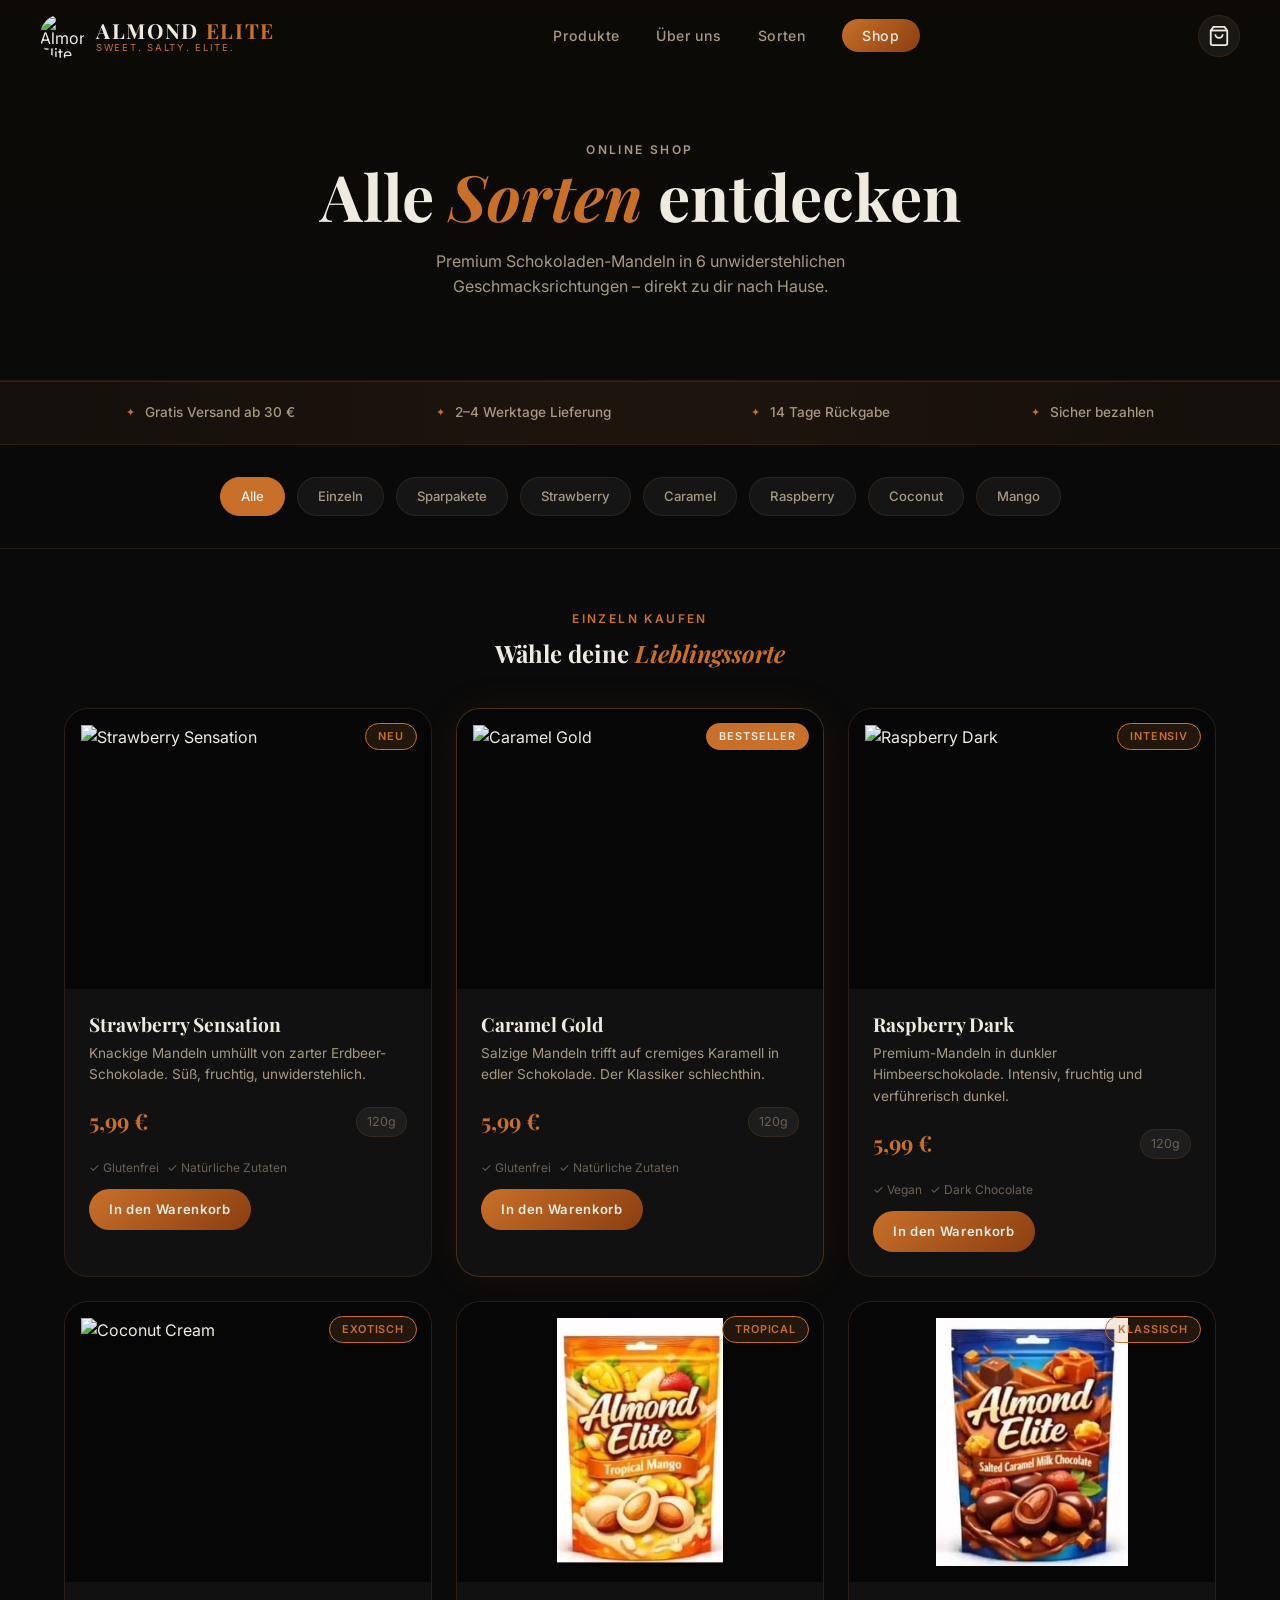
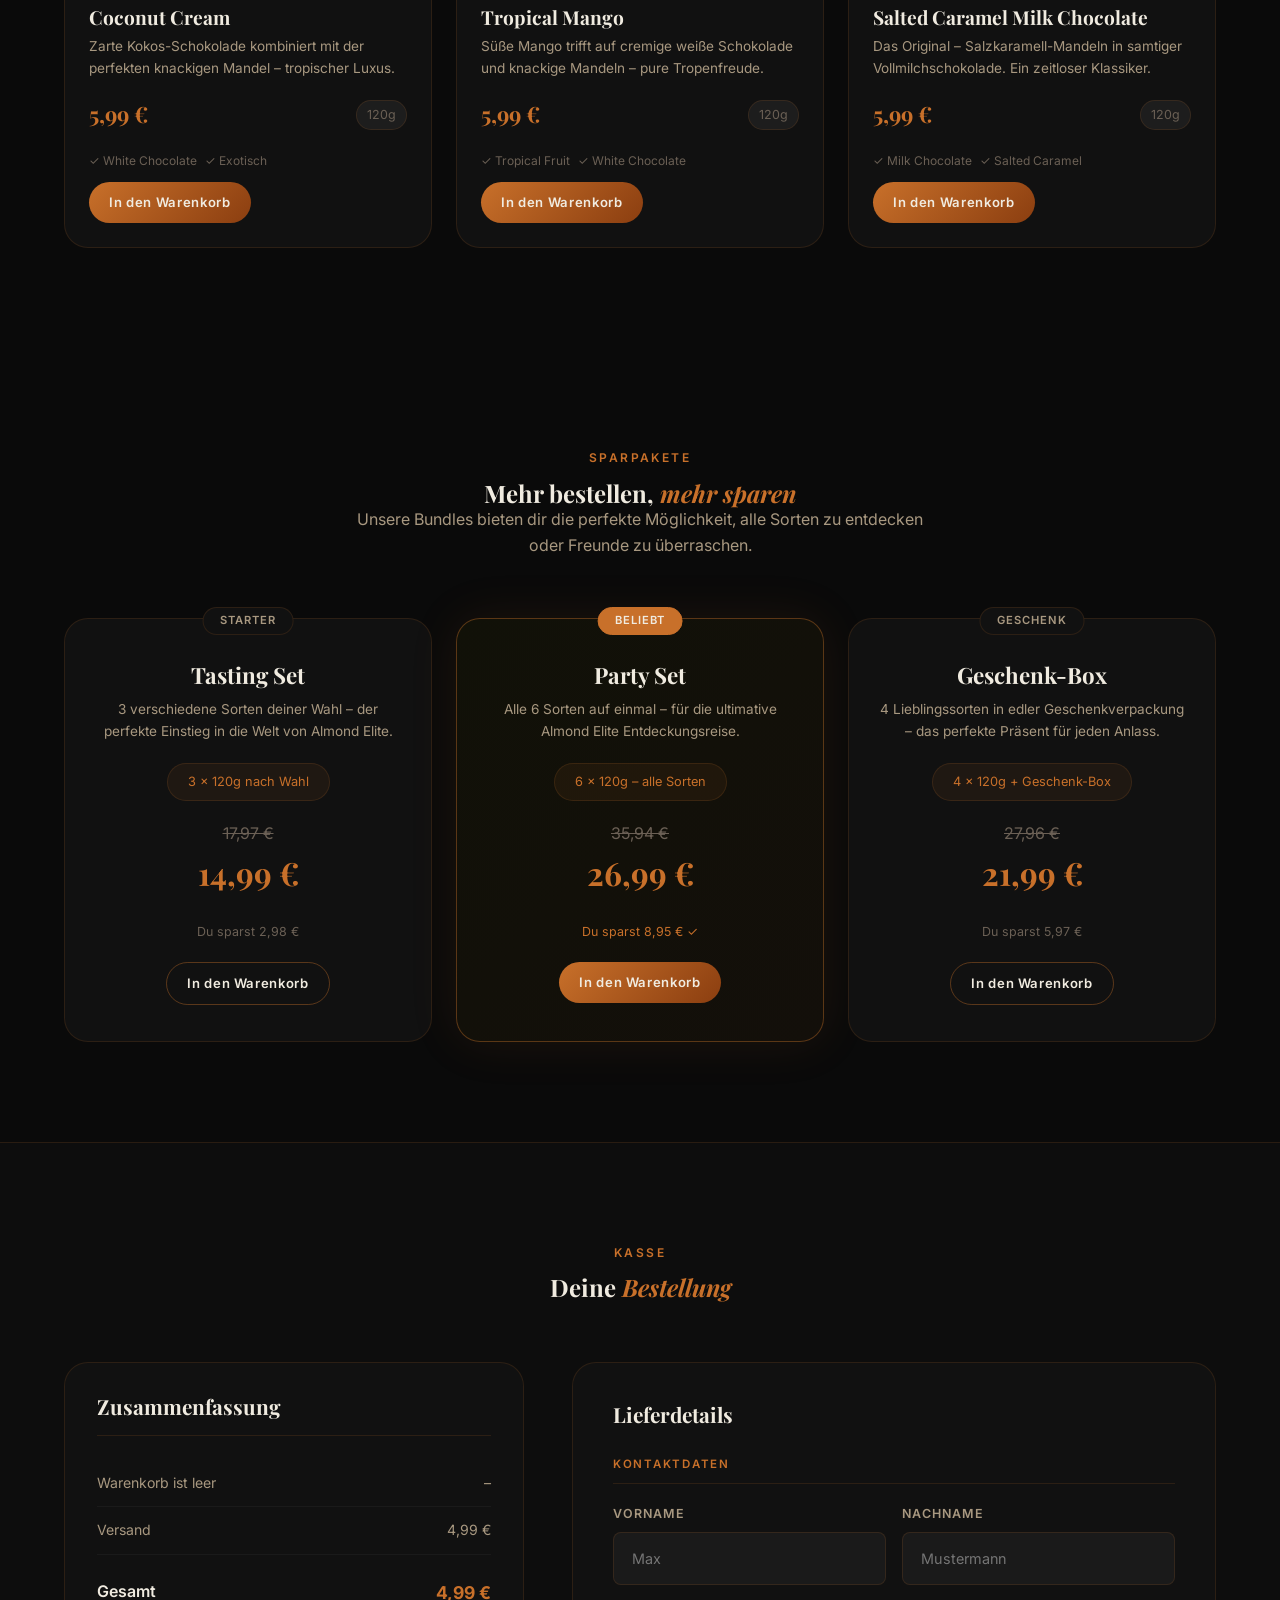
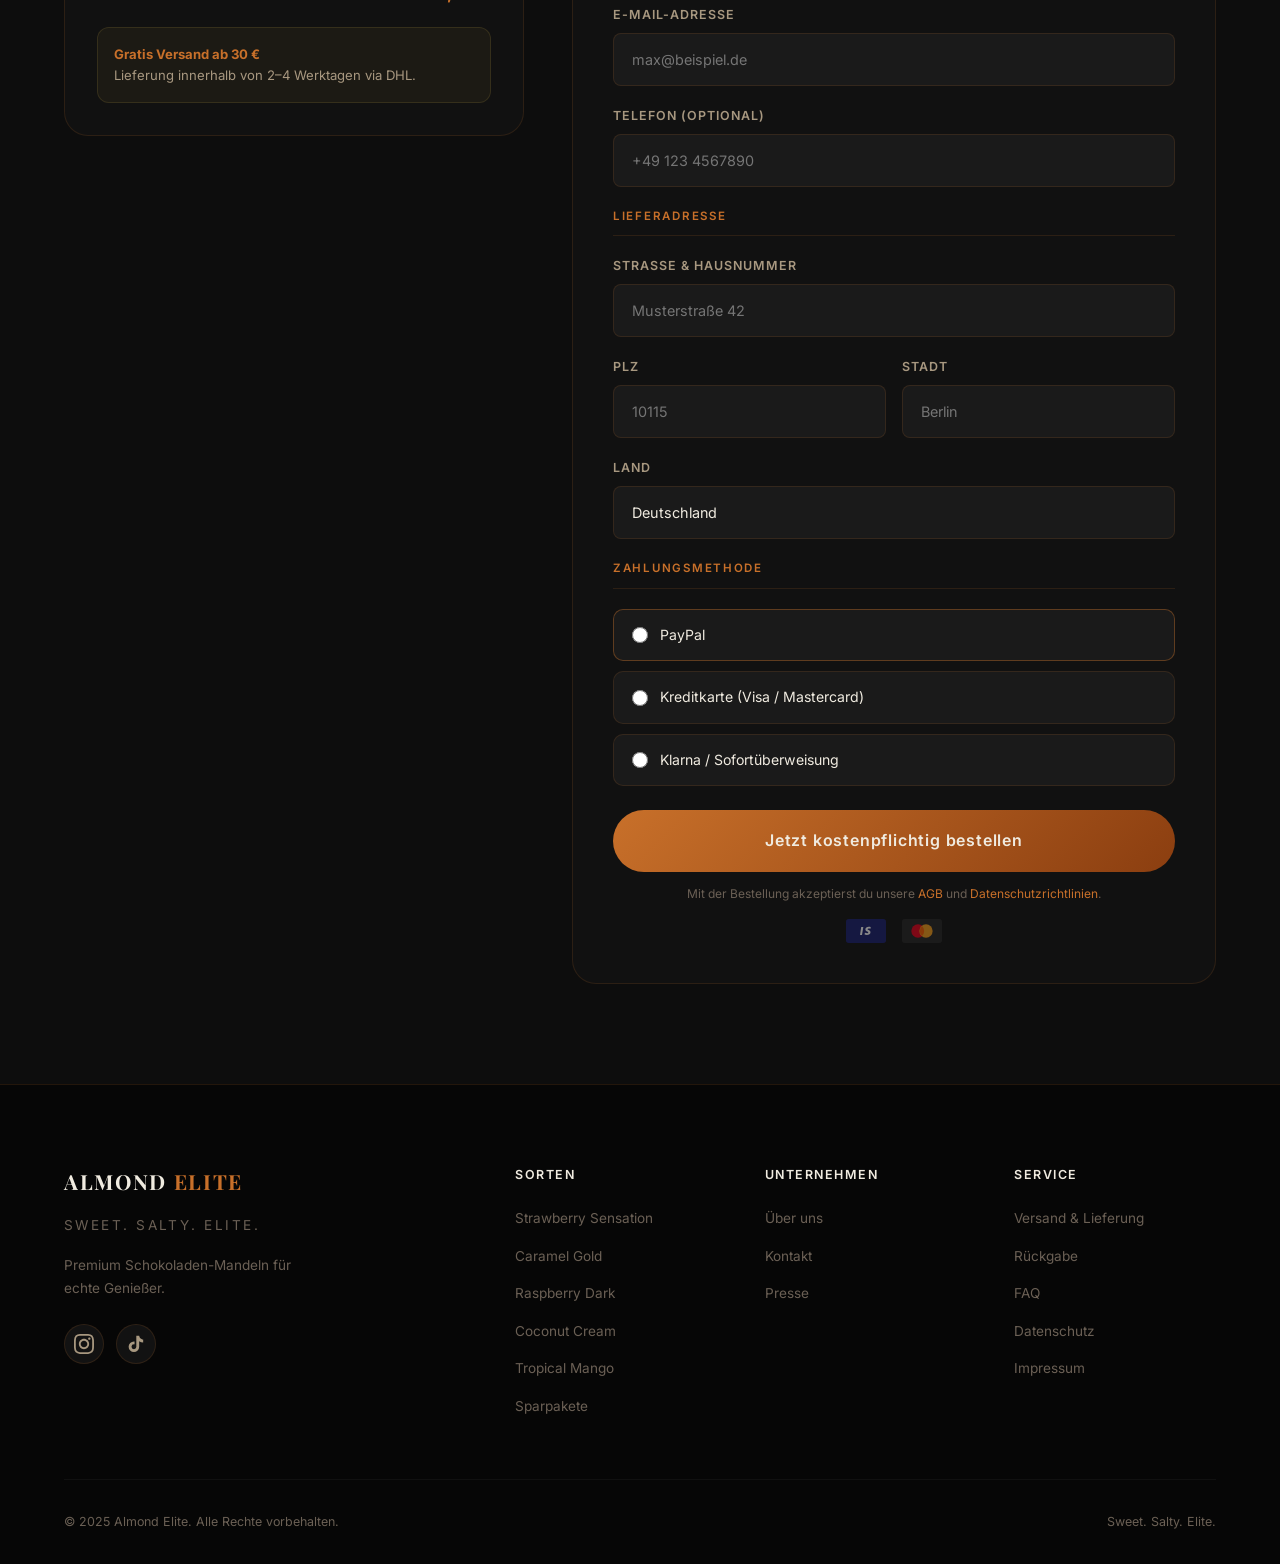
==== commit 5c030045: "Fix image extensions: .jpg → .jpeg for uploaded images" ====
--- a/shop.html
+++ b/shop.html
@@ -181,7 +181,7 @@
 
         <article class="product-card" data-flavor="mango" data-category="single" id="mango">
           <div class="product-card-visual">
-            <img src="images/tropical-mango.jpg" alt="Tropical Mango" class="product-img" />
+            <img src="images/tropical-mango.jpeg" alt="Tropical Mango" class="product-img" />
             <span class="flavor-tag">Tropical</span>
           </div>
           <div class="product-card-body">
@@ -204,7 +204,7 @@
 
         <article class="product-card" data-flavor="saltedchoc" data-category="single">
           <div class="product-card-visual">
-            <img src="images/salted-caramel.jpg" alt="Salted Caramel Milk Chocolate" class="product-img" />
+            <img src="images/salted-caramel.jpeg" alt="Salted Caramel Milk Chocolate" class="product-img" />
             <span class="flavor-tag">Klassisch</span>
           </div>
           <div class="product-card-body">
